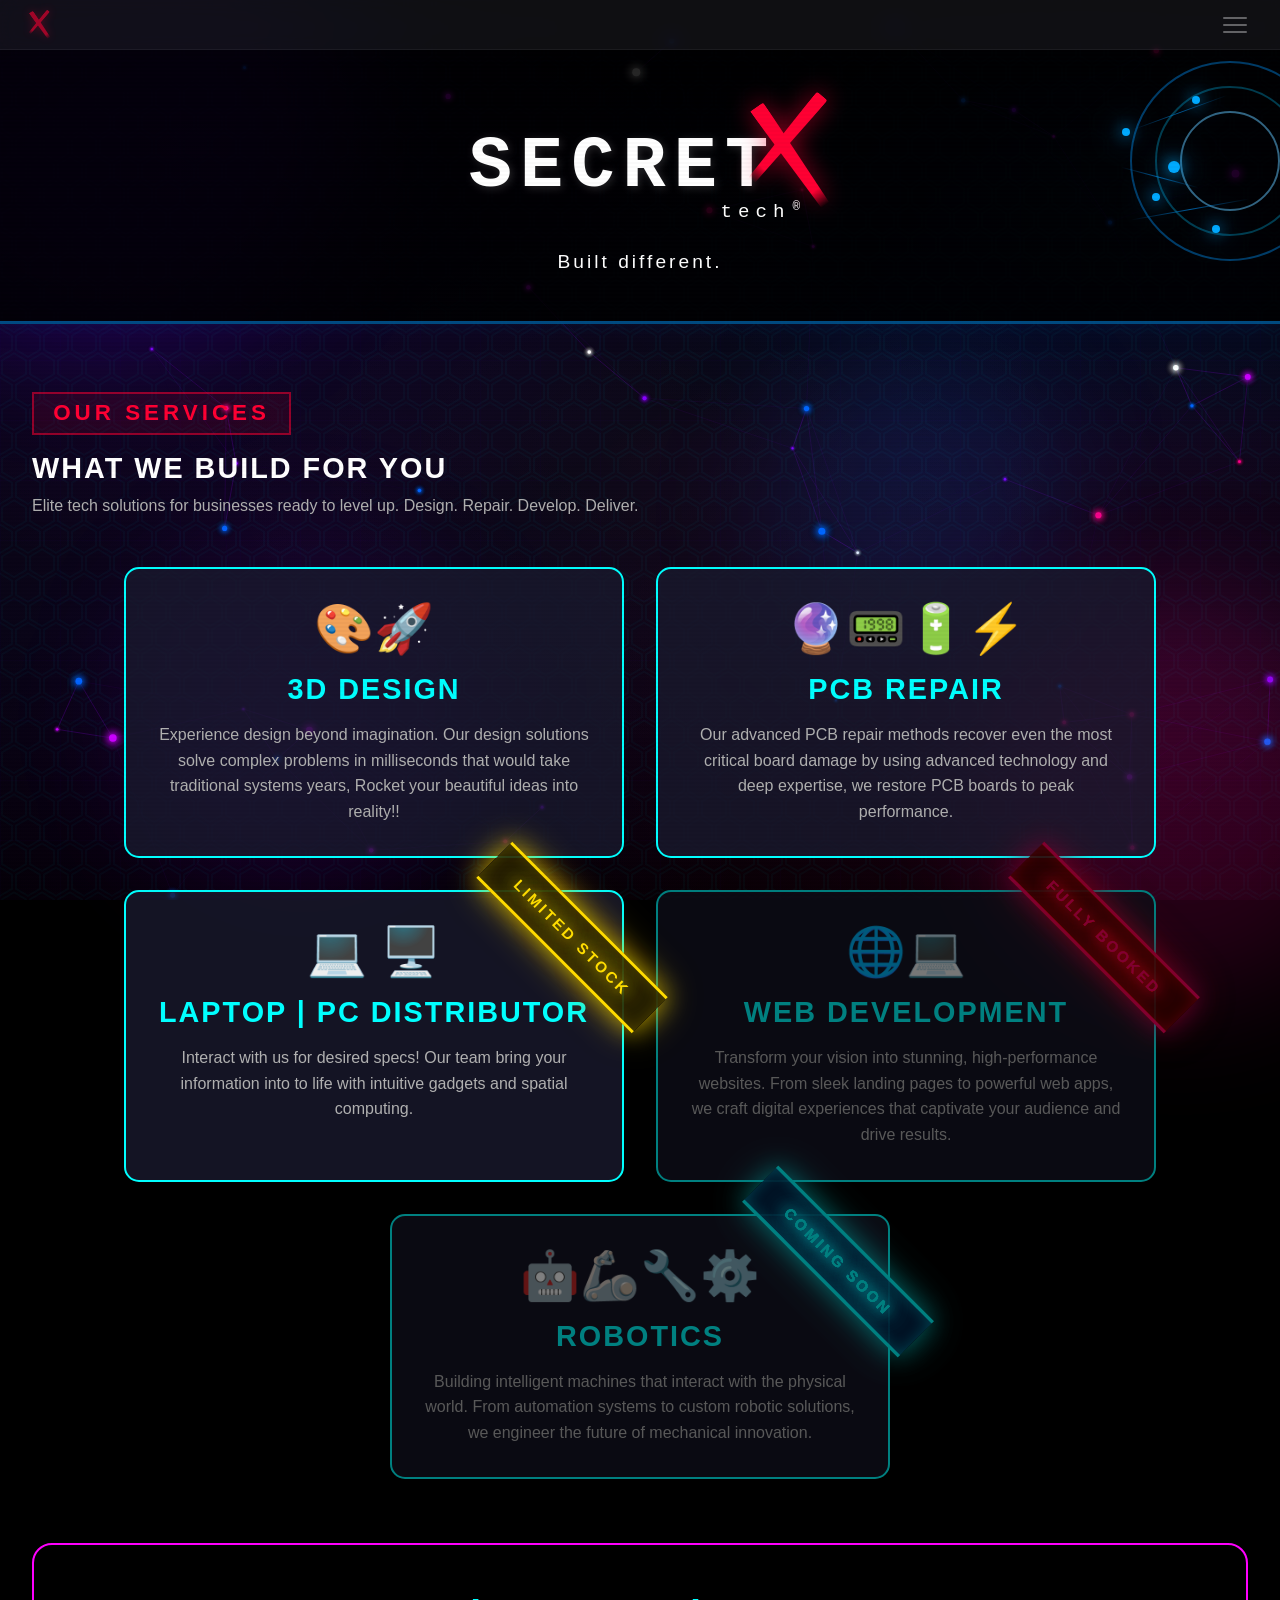
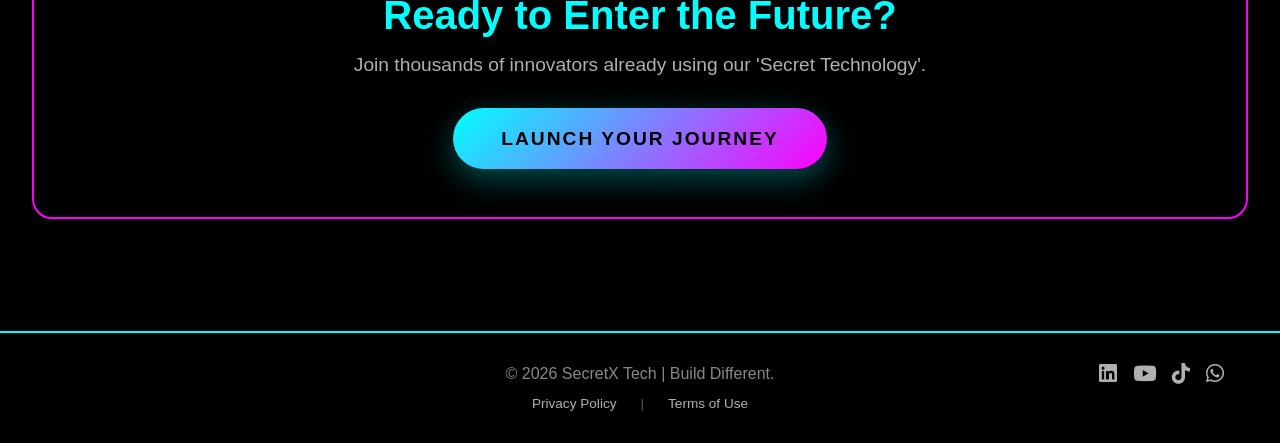
==== index.html @ a8d0662f "Update index.html updates" ====
<!DOCTYPE html>
<html lang="en">

<head>
    <meta charset="UTF-8">
    <meta name="viewport" content="width=device-width, initial-scale=1.0">
    <title>SecretX Tech - Future Technology</title>
    <link rel="icon" type="image/svg+xml" href="./static/images/favicon.svg">
    <link rel="shortcut icon" href="./static/images/favicon.svg" type="image/svg+xml">
    <link rel="apple-touch-icon" href="./static/images/favicon.svg">
    <link rel="stylesheet" href="./static/css/style.css">
    <link rel="stylesheet" href="https://cdnjs.cloudflare.com/ajax/libs/font-awesome/6.5.1/css/all.min.css">
</head>

<body>
    <div id="ai-background"></div>
    <canvas id="neural-canvas"></canvas>
    <div class="grid-overlay"></div>
    <div class="hex-pattern"></div>
    <div class="floating-particles" id="particles"></div>
    <div class="glow-orb glow-orb-1"></div>
    <div class="glow-orb glow-orb-2"></div>
    <div class="glow-orb glow-orb-3"></div>
    <div class="glow-orb glow-orb-4"></div>
    <div class="scanline"></div>

    <!-- Tech Ring Effect -->
    <div class="tech-ring" id="techRing">
        <div class="tech-ring-inner"></div>
        <div class="tech-ring-outer"></div>
        <div class="tech-ring-breath"></div>
        <div class="tech-ring-breath-2"></div>
    </div>

    <!-- Top Navigation -->
    <nav class="top-nav">
        <a href="./" class="nav-logo"></a>
        <div class="menu-icon" id="menuToggle">
            <span></span>
            <span></span>
            <span></span>
        </div>
    </nav>

    <!-- Side Menu -->
    <div class="side-menu" id="sideMenu">
        <div class="menu-corner-accent menu-corner-tl"></div>
        <div class="menu-corner-accent menu-corner-tr"></div>
        <div class="menu-corner-accent menu-corner-bl"></div>
        <div class="menu-corner-accent menu-corner-br"></div>
        <div class="menu-scan-line"></div>
        <div class="menu-header">
            <h3>MENU</h3>
            <button class="menu-close" id="menuClose">&times;</button>
        </div>
        <ul class="menu-list">
            <li><a href="./">Home</a></li>
            <li><a href="#services">Services</a></li>
            <li><a href="./contact.html">Contact Us</a></li>
            <li><a href="#about">About</a></li>
        </ul>
        <div class="menu-footer">
            <p>&copy; 2026 SecretX Tech</p>
            <p>Build Different.</p>
        </div>
    </div>
    <div class="menu-overlay" id="menuOverlay"></div>

    <header>
        <div class="ai-corner">
            <div class="ai-circle ai-circle-1"></div>
            <div class="ai-circle ai-circle-2"></div>
            <div class="ai-circle ai-circle-3"></div>
            <div class="ai-dot ai-dot-1"></div>
            <div class="ai-dot ai-dot-2"></div>
            <div class="ai-dot ai-dot-3"></div>
            <div class="ai-dot ai-dot-4"></div>
            <div class="ai-dot ai-dot-5"></div>
            <div class="ai-line ai-line-1"></div>
            <div class="ai-line ai-line-2"></div>
            <div class="ai-line ai-line-3"></div>
        </div>
        <h1>
            <div class="logo-wrapper">
                <div class="top-part">
                    <span class="letter">S</span><span class="letter">E</span><span class="letter">C</span><span
                        class="letter">R</span><span class="letter">E</span><span class="letter">T</span><span
                        class="red-x"><span></span></span>
                </div>
                <div class="tech-text">tech<span class="trademark">&reg;</span></div>
            </div>
        </h1>
        <p class="tagline">Built different.</p>
    </header>

    <div class="container">
        <div class="services-intro">
            <span class="services-label">OUR SERVICES</span>
            <h2 class="services-title">What We Build For You</h2>
            <p class="services-caption">Elite tech solutions for businesses ready to level up. Design. Repair. Develop.
                Deliver.</p>
        </div>
        <div class="grid" id="services">
            <div class="card" data-video="https://youtu.be/gkI9zUfixck" data-status="">
                <div class="card-status-overlay"></div>
                <div class="card-icon">🎨🚀</div>
                <h2>3D DESIGN </h2>
                <p>Experience design beyond imagination. Our design solutions solve complex problems in milliseconds
                    that would take traditional systems years, Rocket your beautiful ideas into reality!!</p>
            </div>

            <div class="card"
                data-video="https://drive.google.com/file/d/1Ow4Uk0Ontk2bC7GZp95fS2eUnucuraTD/view?usp=drive_link"
                data-status="">
                <div class="card-status-overlay"></div>
                <div class="card-icon">🔮📟🔋⚡</div>
                <h2>PCB Repair</h2>
                <p>Our advanced PCB repair methods recover even the most critical board damage by using advanced
                    technology and deep expertise, we restore PCB boards to peak performance.</p>
            </div>

            <div class="card" data-video="YOUR_GOOGLE_DRIVE_VIDEO_ID_3" data-status="limited-stock">
                <div class="card-status-overlay"></div>
                <div class="card-icon"> 💻 🖥️</div>
                <h2>LAPTOP | PC DISTRIBUTOR</h2>
                <p>Interact with us for desired specs! Our team bring your information into to life with intuitive
                    gadgets and spatial computing.</p>
            </div>

            <div class="card" data-video="YOUR_GOOGLE_DRIVE_VIDEO_ID_4" data-status="fully-booked">
                <div class="card-status-overlay"></div>
                <div class="card-icon">🌐💻</div>
                <h2>Web Development</h2>
                <p>Transform your vision into stunning, high-performance websites. From sleek landing pages to powerful
                    web apps, we craft digital experiences that captivate your audience and drive results.</p>
            </div>

            <div class="card" data-video="YOUR_GOOGLE_DRIVE_VIDEO_ID_5" data-status="coming-soon">
                <div class="card-status-overlay"></div>
                <div class="card-icon">🤖🦾🔧⚙️</div>
                <h2>Robotics</h2>
                <p>Building intelligent machines that interact with the physical world. From automation systems to
                    custom robotic solutions, we engineer the future of mechanical innovation.</p>
            </div>
        </div>

        <div class="cta-section pulse">
            <h2 style="font-size: 2.5rem; margin-bottom: 1rem;">Ready to Enter the Future?</h2>
            <p style="font-size: 1.2rem; color: #b0b0b0;">Join thousands of innovators already using our 'Secret
                Technology'.</p>
            <a href="./contact.html" class="cta-button">Launch Your Journey</a>
        </div>
    </div>

    <footer>
        <div style="display: flex; justify-content: center; align-items: center; position: relative; padding: 0 1rem;">
            <p style="margin: 0; text-align: center;">&copy; 2026 SecretX Tech | Build Different.</p>
            <div class="footer-socials" style="display: flex; align-items: center; gap: 1rem; font-size: 1.3rem; position: absolute; right: 1.5rem;">
                <a href="https://www.linkedin.com/company/secretx-tech" target="_blank" style="color: #b0b0b0; transition: color 0.3s;" aria-label="LinkedIn"><i class="fa-brands fa-linkedin"></i></a>
                <a href="https://www.youtube.com/@SecretXTech" target="_blank" style="color: #b0b0b0; transition: color 0.3s;" aria-label="YouTube"><i class="fa-brands fa-youtube"></i></a>
                <a href="https://www.tiktok.com/@secretxtech" target="_blank" style="color: #b0b0b0; transition: color 0.3s;" aria-label="TikTok"><i class="fa-brands fa-tiktok"></i></a>
                <!-- Replace # with your WhatsApp link e.g. https://wa.me/yourphonenumber -->
                <a href="#" target="_blank" style="color: #b0b0b0; transition: color 0.3s;" aria-label="WhatsApp"><i class="fa-brands fa-whatsapp"></i></a>
            </div>
        </div>
        <div style="display: flex; justify-content: center; gap: 1.5rem; margin-top: 0.8rem; font-size: 0.85rem;">
            <!-- Replace # with your Privacy Policy page URL e.g. ./privacy.html -->
            <a href="#" style="color: #b0b0b0; text-decoration: none; transition: color 0.3s;">Privacy Policy</a>
            <span style="color: #555;">|</span>
            <!-- Replace # with your Terms of Use page URL e.g. ./terms.html -->
            <a href="#" style="color: #b0b0b0; text-decoration: none; transition: color 0.3s;">Terms of Use</a>
        </div>
    </footer>

    <!-- 3D Pop-Out Modal -->
    <div class="modal-overlay" id="serviceModal">
        <div class="screen-breach">
            <div class="breach-ring breach-ring-1"></div>
            <div class="breach-ring breach-ring-2"></div>
            <div class="breach-ring breach-ring-3"></div>
            <div class="breach-flash"></div>
        </div>
        <div class="modal-container">
            <div class="modal-scan-line"></div>
            <div class="modal-data-stream"></div>
            <div class="modal-corner modal-corner-tl"></div>
            <div class="modal-corner modal-corner-tr"></div>
            <div class="modal-corner modal-corner-bl"></div>
            <div class="modal-corner modal-corner-br"></div>
            <div class="modal-status">
                <span class="modal-status-dot"></span>
                <span>Online</span>
            </div>
            <button class="modal-close" id="modalClose"></button>
            <div class="modal-icon" id="modalIcon"></div>
            <h2 class="modal-title" id="modalTitle"></h2>
            <p class="modal-description" id="modalDescription"></p>
            <div class="modal-buttons">
                <button class="modal-btn modal-btn-preview">Preview</button>
                <button class="modal-btn modal-btn-explore">Explore</button>
            </div>
        </div>
    </div>

    <!-- Video Player Modal -->
    <div class="video-modal-overlay" id="videoModal">
        <div class="video-modal-container">
            <button class="video-modal-close" id="videoModalClose"></button>
            <div class="video-wrapper">
                <iframe id="videoFrame" src="" frameborder="0" allow="autoplay; encrypted-media"></iframe>
            </div>
        </div>
    </div>

    <script src="./static/js/main.js"></script>
</body>

</html>
---- static/css/style.css ----
/* ==========================================
   SecretX Tech - Main Stylesheet
   ========================================== */

* {
    margin: 0;
    padding: 0;
    box-sizing: border-box;
}

/* Content Protection - Disable Selection */
body {
    -webkit-user-select: none;
    -moz-user-select: none;
    -ms-user-select: none;
    user-select: none;
}

img {
    -webkit-user-drag: none;
    -khtml-user-drag: none;
    -moz-user-drag: none;
    -o-user-drag: none;
    user-drag: none;
    pointer-events: none;
}

@import url('https://fonts.googleapis.com/css2?family=Orbitron:wght@400;700;900&display=swap');
@import url('https://fonts.googleapis.com/css2?family=Teko:wght@700&display=swap');

body {
    font-family: 'Orbitron', 'Rajdhani', 'Exo 2', sans-serif;
    background: #000000;
    color: #00ffff;
    overflow-x: hidden;
    min-height: 100vh;
}

#ai-background {
    position: fixed;
    top: 0;
    left: 0;
    width: 100%;
    height: 100%;
    z-index: -1;
    background:
        radial-gradient(ellipse at 15% 15%, rgba(100, 0, 255, 0.15) 0%, transparent 40%),
        radial-gradient(ellipse at 85% 20%, rgba(0, 100, 255, 0.12) 0%, transparent 35%),
        radial-gradient(ellipse at 80% 80%, rgba(255, 0, 150, 0.1) 0%, transparent 40%),
        radial-gradient(ellipse at 20% 85%, rgba(150, 0, 255, 0.08) 0%, transparent 35%),
        radial-gradient(ellipse at 50% 50%, rgba(255, 255, 255, 0.02) 0%, transparent 50%),
        linear-gradient(180deg, #000000 0%, #050510 30%, #0a0515 50%, #050510 70%, #000000 100%);
}

#neural-canvas {
    position: fixed;
    top: 0;
    left: 0;
    width: 100%;
    height: 100%;
    z-index: -1;
}

.grid-overlay {
    position: fixed;
    top: 0;
    left: 0;
    width: 100%;
    height: 100%;
    z-index: -1;
    background-image:
        linear-gradient(rgba(100, 0, 255, 0.02) 1px, transparent 1px),
        linear-gradient(90deg, rgba(100, 0, 255, 0.02) 1px, transparent 1px);
    background-size: 60px 60px;
    animation: gridMove 25s linear infinite;
}

@keyframes gridMove {
    0% { transform: perspective(500px) rotateX(60deg) translateY(0); }
    100% { transform: perspective(500px) rotateX(60deg) translateY(50px); }
}

.floating-particles {
    position: fixed;
    width: 100%;
    height: 100%;
    z-index: -1;
    overflow: hidden;
}

.particle {
    position: absolute;
    width: 3px;
    height: 3px;
    background: #8800ff;
    border-radius: 50%;
    box-shadow: 0 0 10px #8800ff, 0 0 20px #8800ff;
    animation: floatUp 10s linear infinite;
    opacity: 0;
}

.particle:nth-child(odd) {
    background: #ff0088;
    box-shadow: 0 0 10px #ff0088, 0 0 20px #ff0088;
}

.particle:nth-child(3n) {
    background: #0066ff;
    box-shadow: 0 0 10px #0066ff, 0 0 20px #0066ff;
}

.particle:nth-child(5n) {
    background: #ffffff;
    box-shadow: 0 0 10px #ffffff, 0 0 20px rgba(255,255,255,0.5);
}

@keyframes floatUp {
    0% { transform: translateY(100vh) scale(0); opacity: 0; }
    10% { opacity: 1; }
    90% { opacity: 1; }
    100% { transform: translateY(-100vh) scale(1); opacity: 0; }
}

.hex-pattern {
    position: fixed;
    top: 0;
    left: 0;
    width: 100%;
    height: 100%;
    z-index: -1;
    opacity: 0.03;
    background-image: url("data:image/svg+xml,%3Csvg xmlns='http://www.w3.org/2000/svg' width='28' height='49' viewBox='0 0 28 49'%3E%3Cg fill-rule='evenodd'%3E%3Cg fill='%2300ffff' fill-opacity='1'%3E%3Cpath d='M13.99 9.25l13 7.5v15l-13 7.5L1 31.75v-15l12.99-7.5zM3 17.9v12.7l10.99 6.34 11-6.35V17.9l-11-6.34L3 17.9zM0 15l12.98-7.5V0h-2v6.35L0 12.69v2.3zm0 18.5L12.98 41v8h-2v-6.85L0 35.81v-2.3zM15 0v7.5L27.99 15H28v-2.31h-.01L17 6.35V0h-2zm0 49v-8l12.99-7.5H28v2.31h-.01L17 42.15V49h-2z'/%3E%3C/g%3E%3C/g%3E%3C/svg%3E");
}

.glow-orb {
    position: fixed;
    border-radius: 50%;
    filter: blur(60px);
    z-index: -1;
    animation: orbFloat 10s ease-in-out infinite;
}

.glow-orb-1 {
    width: 500px;
    height: 500px;
    background: rgba(100, 0, 255, 0.2);
    top: -150px;
    left: -150px;
}

.glow-orb-2 {
    width: 400px;
    height: 400px;
    background: rgba(255, 0, 150, 0.15);
    bottom: -100px;
    right: -100px;
    animation-delay: -5s;
}

.glow-orb-3 {
    width: 300px;
    height: 300px;
    background: rgba(0, 100, 255, 0.12);
    top: 40%;
    left: 60%;
    animation-delay: -2.5s;
}

.glow-orb-4 {
    width: 350px;
    height: 350px;
    background: rgba(150, 0, 255, 0.1);
    top: 60%;
    left: 10%;
    animation-delay: -7s;
}

@keyframes orbFloat {
    0%, 100% { transform: translate(0, 0) scale(1); }
    25% { transform: translate(30px, -30px) scale(1.1); }
    50% { transform: translate(-20px, 20px) scale(0.9); }
    75% { transform: translate(10px, 10px) scale(1.05); }
}

.scanline {
    position: fixed;
    top: 0;
    left: 0;
    width: 100%;
    height: 100%;
    z-index: 1000;
    pointer-events: none;
    background: linear-gradient(
        transparent 50%,
        rgba(0, 0, 0, 0.02) 50%
    );
    background-size: 100% 4px;
}

/* Top navigation bar */
.top-nav {
    position: fixed;
    top: 0;
    left: 0;
    right: 0;
    height: 50px;
    background: rgba(100, 100, 120, 0.15);
    backdrop-filter: blur(10px);
    -webkit-backdrop-filter: blur(10px);
    display: flex;
    justify-content: space-between;
    align-items: center;
    padding: 0 25px;
    z-index: 1001;
    border-bottom: 1px solid rgba(255, 255, 255, 0.05);
}

.nav-logo {
    position: relative;
    width: 30px;
    height: 30px;
    filter: drop-shadow(0 0 4px rgba(255, 0, 50, 0.5));
    opacity: 0.6;
}

.nav-logo::before {
    content: '';
    position: absolute;
    top: 50%;
    left: 50%;
    width: 32px;
    height: 5px;
    background: linear-gradient(90deg, #ff0033 0%, #ff0033 85%, transparent 100%);
    transform: translate(-50%, -50%) rotate(55deg);
    border-radius: 2px 2px 2px 1px;
    clip-path: polygon(0 0, 100% 20%, 100% 80%, 0 100%);
}

.nav-logo::after {
    content: '';
    position: absolute;
    top: 40%;
    left: 45%;
    width: 30px;
    height: 4px;
    background: linear-gradient(90deg, transparent 0%, #ff0033 15%, #ff0033 100%);
    transform: translate(-50%, -50%) rotate(-50deg);
    border-radius: 1px 2px 2px 2px;
    clip-path: polygon(0 20%, 100% 0, 100% 100%, 0 80%);
}

.menu-icon {
    display: flex;
    flex-direction: column;
    gap: 5px;
    cursor: pointer;
    padding: 8px;
    opacity: 0.5;
    transition: opacity 0.3s ease;
}

.menu-icon:hover {
    opacity: 0.8;
}

.menu-icon span {
    display: block;
    width: 24px;
    height: 2px;
    background: rgba(255, 255, 255, 0.7);
    border-radius: 1px;
}

/* Side Menu */
.side-menu {
    position: fixed;
    top: 20px;
    right: -370px;
    width: 320px;
    height: calc(100vh - 40px);
    background: rgba(20, 30, 40, 0.85);
    border: 2px solid rgba(100, 150, 180, 0.4);
    border-radius: 20px;
    z-index: 9999;
    transition: right 0.4s cubic-bezier(0.68, -0.55, 0.265, 1.55);
    display: flex;
    flex-direction: column;
    box-shadow: -5px 0 20px rgba(50, 80, 100, 0.2);
    backdrop-filter: blur(15px);
    overflow: hidden;
}

.side-menu.active {
    right: 20px;
}

/* Menu Corner Accents */
.menu-corner-accent {
    position: absolute;
    width: 15px;
    height: 15px;
    border: 1px solid rgba(100, 150, 180, 0.3);
    z-index: 1;
}

.menu-corner-tl {
    top: 10px;
    left: 10px;
    border-right: none;
    border-bottom: none;
    border-radius: 5px 0 0 0;
}

.menu-corner-tr {
    top: 10px;
    right: 10px;
    border-left: none;
    border-bottom: none;
    border-radius: 0 5px 0 0;
}

.menu-corner-bl {
    bottom: 10px;
    left: 10px;
    border-right: none;
    border-top: none;
    border-radius: 0 0 0 5px;
}

.menu-corner-br {
    bottom: 10px;
    right: 10px;
    border-left: none;
    border-top: none;
    border-radius: 0 0 5px 0;
}

/* Scan Line Effect */
.menu-scan-line {
    position: absolute;
    top: 0;
    left: 0;
    width: 100%;
    height: 1px;
    background: linear-gradient(90deg, transparent, rgba(100, 150, 180, 0.3), transparent);
    animation: menuScan 5s ease-in-out infinite;
    opacity: 0.2;
}

@keyframes menuScan {
    0% { transform: translateY(0); opacity: 0; }
    50% { opacity: 0.2; }
    100% { transform: translateY(calc(100vh - 40px)); opacity: 0; }
}

.menu-overlay {
    position: fixed;
    top: 0;
    left: 0;
    width: 100%;
    height: 100%;
    background: rgba(0, 0, 0, 0.7);
    z-index: 9998;
    opacity: 0;
    visibility: hidden;
    transition: opacity 0.3s ease, visibility 0.3s ease;
}

.menu-overlay.active {
    opacity: 1;
    visibility: visible;
}

.menu-header {
    display: flex;
    justify-content: space-between;
    align-items: center;
    padding: 2rem;
    border-bottom: 1px solid rgba(100, 150, 180, 0.2);
}

.menu-header h3 {
    color: rgba(150, 180, 200, 0.9);
    font-size: 1.5rem;
    letter-spacing: 3px;
    text-shadow: 0 0 5px rgba(100, 150, 180, 0.2);
}

.menu-close {
    background: none;
    border: 1px solid rgba(100, 150, 180, 0.5);
    color: rgba(150, 180, 200, 0.8);
    font-size: 2rem;
    width: 40px;
    height: 40px;
    display: flex;
    align-items: center;
    justify-content: center;
    cursor: pointer;
    border-radius: 50%;
    transition: all 0.3s ease;
    line-height: 1;
}

.menu-close:hover {
    background: rgba(100, 150, 180, 0.2);
    color: rgba(150, 180, 200, 1);
    transform: rotate(90deg);
}

.menu-list {
    list-style: none;
    padding: 2rem 0;
    flex: 1;
}

.menu-list li {
    margin: 0;
}

.menu-list a {
    display: block;
    padding: 1.2rem 2rem;
    color: rgba(160, 180, 200, 0.8);
    text-decoration: none;
    font-size: 1.1rem;
    letter-spacing: 2px;
    text-transform: uppercase;
    border-left: 2px solid transparent;
    transition: all 0.3s ease;
    position: relative;
    overflow: hidden;
}

.menu-list a::before {
    content: '';
    position: absolute;
    top: 0;
    left: 0;
    width: 0;
    height: 100%;
    background: linear-gradient(90deg, transparent, rgba(0, 170, 255, 0.3), rgba(0, 200, 255, 0.2));
    transition: width 0.4s ease;
    z-index: -1;
}

.menu-list a::after {
    content: '';
    position: absolute;
    top: 50%;
    right: 20px;
    width: 0;
    height: 0;
    border: 3px solid transparent;
    border-left-color: transparent;
    transform: translateY(-50%);
    opacity: 0;
    transition: all 0.3s ease;
}

.menu-list a:hover {
    background: rgba(100, 150, 180, 0.1);
    border-left-color: rgba(100, 150, 180, 0.5);
    padding-left: 2.5rem;
    color: rgba(180, 200, 220, 1);
}

.menu-list a:active,
.menu-list a.active {
    background: rgba(0, 150, 255, 0.15);
    border-left-color: #00aaff;
    color: #00ccff;
    text-shadow: 0 0 8px rgba(0, 200, 255, 0.5);
    padding-left: 2.5rem;
    animation: menuItemSelect 0.5s ease;
}

.menu-list a.active::before {
    width: 100%;
}

.menu-list a.active::after {
    opacity: 1;
    border-left-color: #00ccff;
    right: 15px;
}

@keyframes menuItemSelect {
    0% {
        transform: translateX(-10px);
        opacity: 0.5;
    }
    50% {
        transform: translateX(5px);
    }
    100% {
        transform: translateX(0);
        opacity: 1;
    }
}

.menu-footer {
    padding: 2rem;
    border-top: 1px solid rgba(100, 150, 180, 0.2);
    text-align: center;
}

.menu-footer p {
    color: rgba(140, 160, 180, 0.5);
    font-size: 0.9rem;
    margin: 0.3rem 0;
}

header {
    padding: 4rem 2rem 3rem 2rem;
    text-align: center;
    background: rgba(0, 0, 0, 0.85);
    border-bottom: 3px solid rgba(0, 150, 255, 0.5);
    box-shadow:
        0 0 15px rgba(0, 60, 150, 0.15),
        0 0 30px rgba(0, 20, 80, 0.1);
    position: relative;
    overflow: hidden;
    margin-bottom: 20px;
}

.ai-corner {
    position: absolute;
    right: 0;
    top: 0;
    width: 350px;
    height: 100%;
    pointer-events: none;
    overflow: hidden;
}

.ai-circle {
    position: absolute;
    border: 2px solid rgba(0, 150, 255, 0.3);
    border-radius: 50%;
    animation: aiPulse 3s ease-in-out infinite;
}

.ai-circle-1 {
    width: 200px;
    height: 200px;
    right: -50px;
    top: 50%;
    transform: translateY(-50%);
    border-color: rgba(0, 150, 255, 0.4);
}

.ai-circle-2 {
    width: 150px;
    height: 150px;
    right: -25px;
    top: 50%;
    transform: translateY(-50%);
    border-color: rgba(0, 200, 255, 0.3);
    animation-delay: -1s;
}

.ai-circle-3 {
    width: 100px;
    height: 100px;
    right: 0;
    top: 50%;
    transform: translateY(-50%);
    border-color: rgba(100, 200, 255, 0.5);
    animation-delay: -2s;
}

.ai-dot {
    position: absolute;
    width: 8px;
    height: 8px;
    background: #00aaff;
    border-radius: 50%;
    box-shadow: 0 0 15px #00aaff, 0 0 30px #00aaff;
    animation: aiDotFloat 4s ease-in-out infinite;
}

.ai-dot-1 { right: 80px; top: 30%; animation-delay: 0s; }
.ai-dot-2 { right: 120px; top: 60%; animation-delay: -1s; }
.ai-dot-3 { right: 60px; top: 70%; animation-delay: -2s; }
.ai-dot-4 { right: 150px; top: 40%; animation-delay: -0.5s; }
.ai-dot-5 { right: 100px; top: 50%; animation-delay: -1.5s; width: 12px; height: 12px; }

.ai-line {
    position: absolute;
    height: 1px;
    background: linear-gradient(90deg, transparent, rgba(0, 150, 255, 0.6), transparent);
    animation: aiLineMove 3s ease-in-out infinite;
}

.ai-line-1 { width: 100px; right: 50px; top: 35%; transform: rotate(-20deg); }
.ai-line-2 { width: 80px; right: 80px; top: 55%; transform: rotate(15deg); animation-delay: -1s; }
.ai-line-3 { width: 120px; right: 30px; top: 65%; transform: rotate(-10deg); animation-delay: -2s; }

@keyframes aiPulse {
    0%, 100% { transform: translateY(-50%) scale(1); opacity: 0.5; }
    50% { transform: translateY(-50%) scale(1.1); opacity: 1; }
}

@keyframes aiDotFloat {
    0%, 100% { transform: translateY(0); opacity: 0.7; }
    50% { transform: translateY(-10px); opacity: 1; }
}

@keyframes aiLineMove {
    0%, 100% { opacity: 0.3; }
    50% { opacity: 0.8; }
}

h1 {
    font-family: 'Courier New', Courier, monospace;
    font-size: 4.5rem;
    font-weight: 700;
    text-transform: uppercase;
    letter-spacing: 8px;
    color: #ffffff;
    display: flex;
    align-items: flex-end;
    justify-content: center;
    position: relative;
    padding: 2rem 0;
    text-shadow: 2px 2px 8px rgba(255, 255, 255, 0.15);
}

h1 .logo-wrapper {
    display: inline-block;
    position: relative;
    line-height: 1;
    cursor: pointer;
}

.tech-ring {
    position: fixed;
    pointer-events: none;
    z-index: 9999;
    opacity: 0;
    transition: opacity 0.3s ease;
}

.tech-ring.active {
    opacity: 1;
}

.tech-ring-inner {
    position: absolute;
    top: 50%;
    left: 50%;
    width: 80px;
    height: 80px;
    border: 2px solid transparent;
    border-top-color: rgba(0, 200, 255, 0.7);
    border-right-color: rgba(255, 0, 100, 0.5);
    border-radius: 50%;
    transform: translate(-50%, -50%);
    animation: techRingSpin1 2s linear infinite;
}

.tech-ring-outer {
    position: absolute;
    top: 50%;
    left: 50%;
    width: 110px;
    height: 110px;
    border: 1px dashed transparent;
    border-top-color: rgba(150, 0, 255, 0.6);
    border-bottom-color: rgba(0, 150, 255, 0.4);
    border-radius: 50%;
    transform: translate(-50%, -50%);
    animation: techRingSpin2 3s linear infinite reverse;
}

.tech-ring-breath {
    position: absolute;
    top: 50%;
    left: 50%;
    width: 40px;
    height: 40px;
    border: 2px solid rgba(0, 200, 255, 0.6);
    border-radius: 50%;
    transform: translate(-50%, -50%);
    animation: breathe 1.5s ease-in-out infinite;
}

.tech-ring-breath-2 {
    position: absolute;
    top: 50%;
    left: 50%;
    width: 40px;
    height: 40px;
    border: 2px solid rgba(255, 0, 100, 0.4);
    border-radius: 50%;
    transform: translate(-50%, -50%);
    animation: breathe 1.5s ease-in-out infinite 0.75s;
}

@keyframes breathe {
    0% {
        transform: translate(-50%, -50%) scale(0.5);
        opacity: 0.8;
    }
    50% {
        transform: translate(-50%, -50%) scale(2);
        opacity: 0.3;
    }
    100% {
        transform: translate(-50%, -50%) scale(2.5);
        opacity: 0;
    }
}

@keyframes techRingSpin1 {
    0% { transform: translate(-50%, -50%) rotate(0deg); }
    100% { transform: translate(-50%, -50%) rotate(360deg); }
}

@keyframes techRingSpin2 {
    0% { transform: translate(-50%, -50%) rotate(0deg); }
    100% { transform: translate(-50%, -50%) rotate(360deg); }
}

h1 .top-part {
    display: flex;
    align-items: baseline;
    position: relative;
}

h1 .letter {
    display: inline-block;
    transition: all 0.3s ease;
}

h1 .letter:hover {
    animation: letterDisappear 0.5s ease-in-out;
}

@keyframes letterDisappear {
    0% {
        opacity: 1;
    }
    50% {
        opacity: 0;
    }
    100% {
        opacity: 1;
    }
}

h1 .red-x {
    position: relative;
    width: 80px;
    height: 90px;
    margin: 0 -20px 0 -25px;
    z-index: 10;
    animation: xBlink 5s ease-in-out infinite;
    filter: drop-shadow(0 0 12px rgba(255, 0, 50, 0.6));
    display: inline-block;
    vertical-align: bottom;
    top: 15px;
}

/* Long stroke - main diagonal (samurai sword) */
h1 .red-x::before {
    content: '';
    position: absolute;
    top: 50%;
    left: 50%;
    width: 120px;
    height: 16px;
    background: linear-gradient(90deg, #ff0033 0%, #ff0033 85%, transparent 100%);
    transform: translate(-50%, -50%) rotate(55deg);
    border-radius: 3px 3px 3px 1px;
    clip-path: polygon(0 0, 100% 20%, 100% 80%, 0 100%);
}

/* Short stroke - crossing (samurai sword sharp) */
h1 .red-x::after {
    content: '';
    position: absolute;
    top: 30%;
    left: 45%;
    width: 110px;
    height: 14px;
    background: linear-gradient(90deg, transparent 0%, #ff0033 15%, #ff0033 100%);
    transform: translate(-50%, -50%) rotate(-50deg);
    border-radius: 1px 3px 3px 3px;
    clip-path: polygon(0 20%, 100% 0, 100% 100%, 0 80%);
}

h1 .red-x span {
    display: block;
    position: absolute;
    top: 50%;
    left: -60px;
    width: 200px;
    height: 2px;
    background: linear-gradient(90deg, transparent, #ffffff, #ff0000, #ffffff, transparent);
    transform: rotate(-20deg);
    animation: slashLine 8s ease-in-out infinite;
    opacity: 0;
}

@keyframes slashLine {
    0% { opacity: 0; transform: rotate(-20deg) translateX(-30px); }
    40% { opacity: 0.7; }
    60% { opacity: 0.7; }
    100% { opacity: 0; transform: rotate(-20deg) translateX(30px); }
}

@keyframes xBlink {
    0%, 50% {
        filter: drop-shadow(0 0 15px rgba(255, 0, 50, 0.8)) drop-shadow(0 0 30px rgba(255, 0, 50, 0.4));
        opacity: 1;
    }
    70%, 85% {
        filter: drop-shadow(0 0 5px rgba(255, 0, 50, 0.4));
        opacity: 0.5;
    }
    100% {
        filter: drop-shadow(0 0 15px rgba(255, 0, 50, 0.8)) drop-shadow(0 0 30px rgba(255, 0, 50, 0.4));
        opacity: 1;
    }
}

h1 .tech-text {
    font-size: 1.2rem;
    font-weight: 400;
    position: absolute;
    bottom: -20px;
    right: 5px;
    letter-spacing: 6px;
    font-family: 'Courier New', Courier, monospace;
    text-transform: lowercase;
    text-shadow: 1px 1px 0 rgba(0, 0, 0, 0.9);
}

h1 .trademark {
    font-size: 0.8rem;
    vertical-align: super;
    margin-left: 2px;
}

@keyframes redGlow {
    0%, 100% {
        text-shadow: 0 0 30px rgba(255, 0, 0, 0.9),
                     0 0 60px rgba(255, 0, 0, 0.7),
                     0 0 90px rgba(255, 0, 0, 0.5);
    }
    50% {
        text-shadow: 0 0 40px rgba(255, 0, 0, 1),
                     0 0 80px rgba(255, 0, 0, 0.9),
                     0 0 120px rgba(255, 0, 0, 0.7);
    }
}

@keyframes glow {
    0%, 100% {
        text-shadow: 0 0 20px rgba(0, 255, 255, 0.5),
                     0 0 40px rgba(0, 255, 255, 0.3);
    }
    50% {
        text-shadow: 0 0 30px rgba(255, 0, 255, 0.7),
                     0 0 60px rgba(255, 0, 255, 0.5);
    }
}

.tagline {
    font-size: 1.2rem;
    margin-top: 1rem;
    color: #ffffff;
    letter-spacing: 3px;
}

.container {
    max-width: 1400px;
    margin: 0 auto;
    padding: 3rem 2rem;
}

/* Services Intro Section */
.services-intro {
    margin-bottom: 2rem;
    max-width: 700px;
}

.services-label {
    display: inline-block;
    font-size: 1.4rem;
    font-weight: 700;
    color: #ff0033;
    letter-spacing: 4px;
    text-transform: uppercase;
    margin-bottom: 1rem;
    padding: 0.4rem 1.2rem;
    border: 2px solid rgba(255, 0, 51, 0.5);
    background: rgba(255, 0, 51, 0.1);
    text-align: left;
}

.services-title {
    font-size: 1.8rem;
    font-weight: 600;
    color: #ffffff;
    margin-bottom: 0.5rem;
    line-height: 1.2;
    text-transform: uppercase;
    letter-spacing: 2px;
}

.services-caption {
    font-size: 1rem;
    font-weight: 400;
    color: #b0b0b0;
    line-height: 1.6;
}

.grid {
    display: flex;
    flex-wrap: wrap;
    gap: 2rem;
    margin-top: 3rem;
    justify-content: center;
}

.grid .card {
    flex: 0 1 500px;
    max-width: 600px;
}

.card {
    background: rgba(26, 26, 46, 0.8);
    border: 2px solid #00ffff;
    border-radius: 15px;
    padding: 2rem;
    transition: all 0.3s ease;
    position: relative;
    overflow: hidden;
    text-align: center;
}

.card::before {
    display: none;
}

.card:hover::before {
    display: none;
}

.card:hover {
    transform: translateY(-10px) scale(1.02);
    border-color: #00ffff;
    box-shadow: 0 0 30px rgba(0, 255, 255, 0.6), 0 0 60px rgba(0, 255, 255, 0.4), 0 0 90px rgba(0, 255, 255, 0.2);
}

.card-icon {
    font-size: 3rem;
    margin-bottom: 1rem;
}

.card h2 {
    color: #00ffff;
    margin-bottom: 1rem;
    font-size: 1.8rem;
    text-transform: uppercase;
    letter-spacing: 2px;
}

.card p {
    color: #b0b0b0;
    line-height: 1.6;
}

/* ==========================================
   Card Status Overlays - Corner Ribbon Style
   ========================================== */
.card-status-overlay {
    display: none;
}

/* Cards with status need overflow visible for ribbon */
.card[data-status="coming-soon"],
.card[data-status="fully-booked"],
.card[data-status="not-available"],
.card[data-status="limited-stock"] {
    overflow: visible;
}

/* Base ribbon style for all statuses */
.card[data-status="coming-soon"] .card-status-overlay,
.card[data-status="fully-booked"] .card-status-overlay,
.card[data-status="not-available"] .card-status-overlay,
.card[data-status="limited-stock"] .card-status-overlay {
    display: block;
    position: absolute;
    top: -15px;
    right: -15px;
    width: 180px;
    height: 180px;
    overflow: visible;
    z-index: 10;
    pointer-events: none;
}

.card[data-status="coming-soon"] .card-status-overlay::after,
.card[data-status="fully-booked"] .card-status-overlay::after,
.card[data-status="not-available"] .card-status-overlay::after,
.card[data-status="limited-stock"] .card-status-overlay::after {
    position: absolute;
    top: 35px;
    right: -45px;
    width: 220px;
    text-align: center;
    font-size: 0.95rem;
    font-weight: bold;
    letter-spacing: 3px;
    padding: 14px 0;
    transform: rotate(45deg);
    text-transform: uppercase;
    border-top: 3px solid;
    border-bottom: 3px solid;
}

/* Coming Soon - Cyan (darkened card) */
.card[data-status="coming-soon"] {
    pointer-events: none;
    filter: brightness(0.5);
}

.card[data-status="coming-soon"] .card-status-overlay::after {
    content: 'COMING SOON';
    background: rgba(0, 20, 40, 0.9);
    color: #00ffff;
    border-color: #00ffff;
    text-shadow: 0 0 15px #00ffff, 0 0 30px #00ffff, 0 0 45px rgba(0, 255, 255, 0.5);
    box-shadow: 0 0 25px rgba(0, 255, 255, 0.6), 0 0 40px rgba(0, 255, 255, 0.4), inset 0 0 15px rgba(0, 255, 255, 0.2);
    filter: brightness(2) !important;
}

/* Fully Booked - Orange (darkened card) */
.card[data-status="fully-booked"] {
    pointer-events: none;
    filter: brightness(0.5);
}

.card[data-status="fully-booked"] .card-status-overlay::after {
    content: 'FULLY BOOKED';
    background: rgba(40, 0, 0, 0.9);
    color: #ff0033;
    border-color: #ff0033;
    text-shadow: 0 0 15px #ff0033, 0 0 30px #ff0033, 0 0 45px rgba(255, 0, 51, 0.5);
    box-shadow: 0 0 25px rgba(255, 0, 51, 0.6), 0 0 40px rgba(255, 0, 51, 0.4), inset 0 0 15px rgba(255, 0, 51, 0.2);
    filter: brightness(2) !important;
}

/* Not Available - Red (darkened card) */
.card[data-status="not-available"] {
    pointer-events: none;
    filter: brightness(0.5);
}

.card[data-status="not-available"] .card-status-overlay::after {
    content: 'NOT AVAILABLE';
    background: rgba(40, 0, 0, 0.9);
    color: #ff3333;
    border-color: #ff3333;
    text-shadow: 0 0 15px #ff3333, 0 0 30px #ff3333, 0 0 45px rgba(255, 51, 51, 0.5);
    box-shadow: 0 0 25px rgba(255, 51, 51, 0.6), 0 0 40px rgba(255, 51, 51, 0.4), inset 0 0 15px rgba(255, 51, 51, 0.2);
    filter: brightness(2) !important;
}

/* Limited Stock - Yellow/Gold (still clickable) */
.card[data-status="limited-stock"] .card-status-overlay::after {
    content: 'LIMITED STOCK';
    background: rgba(40, 35, 0, 0.9);
    color: #ffdd00;
    border-color: #ffdd00;
    text-shadow: 0 0 15px #ffdd00, 0 0 30px #ffdd00, 0 0 45px rgba(255, 221, 0, 0.5);
    box-shadow: 0 0 25px rgba(255, 221, 0, 0.6), 0 0 40px rgba(255, 221, 0, 0.4), inset 0 0 15px rgba(255, 221, 0, 0.2);
}

.cta-section {
    text-align: center;
    margin-top: 4rem;
    padding: 3rem;
    background: rgba(0, 0, 0, 0.65);
    border-radius: 20px;
    border: 2px solid #ff00ff;
}

.cta-button {
    display: inline-block;
    padding: 1.2rem 3rem;
    margin-top: 2rem;
    background: linear-gradient(135deg, #00ffff, #ff00ff);
    color: #000;
    text-decoration: none;
    font-weight: bold;
    font-size: 1.2rem;
    border-radius: 50px;
    text-transform: uppercase;
    letter-spacing: 2px;
    transition: all 0.3s;
    box-shadow: 0 10px 30px rgba(0, 255, 255, 0.3);
}

.cta-button:hover {
    transform: scale(1.1);
    box-shadow: 0 15px 50px rgba(255, 0, 255, 0.5);
}

.pulse {
    animation: pulse 2s infinite;
}

@keyframes pulse {
    0%, 100% { transform: scale(1); }
    50% { transform: scale(1.05); }
}

footer {
    text-align: center;
    padding: 2rem;
    margin-top: 4rem;
    border-top: 2px solid #00ffff;
    color: #888;
    background: rgba(0, 0, 0, 0.7);
}

/* 3D Pop-Out Modal - Lightweight Smooth Effect */
.modal-overlay {
    position: fixed;
    top: 0;
    left: 0;
    width: 100%;
    height: 100%;
    background: rgba(0, 0, 0, 0);
    z-index: 2000;
    display: flex;
    justify-content: center;
    align-items: center;
    opacity: 0;
    visibility: hidden;
    transition: background 0.3s ease-out, opacity 0.3s ease-out;
}

.modal-overlay.active {
    opacity: 1;
    visibility: visible;
    background: rgba(0, 5, 15, 0.85);
}

/* Click origin point indicator - lightweight */
.click-origin {
    position: fixed;
    width: 20px;
    height: 20px;
    border: 2px solid rgba(0, 255, 255, 0.8);
    border-radius: 50%;
    pointer-events: none;
    z-index: 2001;
    transform: translate(-50%, -50%) scale(0);
    opacity: 0;
}

.click-origin.active {
    animation: clickExpand 0.4s ease-out forwards;
}

@keyframes clickExpand {
    0% { transform: translate(-50%, -50%) scale(0); opacity: 1; }
    100% { transform: translate(-50%, -50%) scale(3); opacity: 0; }
}

/* Energy beam - disabled for performance */
.energy-beam {
    display: none;
}

.modal-container {
    position: fixed;
    width: 95%;
    max-width: 850px;
    min-height: 500px;
    background: rgba(0, 8, 20, 0.95);
    border: 2px solid rgba(0, 255, 255, 0.6);
    border-radius: 3px;
    padding: 4rem 3.5rem;
    left: 50%;
    top: 50%;
    transform: translate(calc(-50% + var(--start-x, 0px)), calc(-50% + var(--start-y, 0px))) scale(0);
    opacity: 0;
    box-shadow: 0 0 40px rgba(0, 255, 255, 0.3);
    z-index: 2003;
    overflow: hidden;
    transition: transform 0.4s cubic-bezier(0.22, 1, 0.36, 1), opacity 0.4s cubic-bezier(0.22, 1, 0.36, 1);
}

.modal-overlay.active .modal-container {
    transform: translate(-50%, -50%) scale(1);
    opacity: 1;
}

@keyframes hologramIdle {
    0%, 100% {
        transform: translateY(0) rotateX(0deg) rotateY(0deg);
        box-shadow:
            0 0 60px rgba(0, 255, 255, 0.2),
            0 0 120px rgba(0, 255, 255, 0.1),
            inset 0 0 60px rgba(0, 255, 255, 0.03);
    }
    50% {
        transform: translateY(-8px) rotateX(0.5deg) rotateY(0.5deg);
        box-shadow:
            0 0 80px rgba(0, 255, 255, 0.25),
            0 0 150px rgba(0, 255, 255, 0.15),
            inset 0 0 80px rgba(0, 255, 255, 0.05);
    }
}

/* ==========================================
   Screen Breach Effect - Lightweight Single Ring
   ========================================== */
.screen-breach {
    position: fixed;
    top: 50%;
    left: 50%;
    transform: translate(-50%, -50%);
    width: 200px;
    height: 200px;
    pointer-events: none;
    z-index: 2001;
}

.breach-ring {
    position: absolute;
    top: 50%;
    left: 50%;
    border-radius: 50%;
    border: 2px solid rgba(0, 255, 255, 0.6);
    transform: translate(-50%, -50%) scale(0);
    opacity: 0;
}

.breach-ring-1 {
    width: 80px;
    height: 80px;
    border-color: rgba(0, 255, 255, 0.8);
}

.breach-ring-2 {
    width: 150px;
    height: 150px;
    border-color: rgba(0, 200, 255, 0.6);
}

.breach-ring-3 {
    width: 250px;
    height: 250px;
    border-color: rgba(100, 0, 255, 0.4);
}

.modal-overlay.active .breach-ring-1 {
    animation: breachExpand 0.4s ease-out forwards;
}

.modal-overlay.active .breach-ring-2 {
    animation: breachExpand 0.5s ease-out 0.05s forwards;
}

.modal-overlay.active .breach-ring-3 {
    animation: breachExpand 0.6s ease-out 0.1s forwards;
}

@keyframes breachExpand {
    0% { transform: translate(-50%, -50%) scale(0); opacity: 1; }
    100% { transform: translate(-50%, -50%) scale(3); opacity: 0; }
}

/* Breach flash - bright burst */
.breach-flash {
    position: absolute;
    top: 50%;
    left: 50%;
    width: 50px;
    height: 50px;
    background: radial-gradient(circle, #ffffff 0%, #00ffff 30%, transparent 70%);
    border-radius: 50%;
    transform: translate(-50%, -50%) scale(0);
    opacity: 0;
}

.modal-overlay.active .breach-flash {
    animation: breachFlash 0.4s ease-out forwards;
}

@keyframes breachFlash {
    0% { transform: translate(-50%, -50%) scale(0); opacity: 1; }
    100% { transform: translate(-50%, -50%) scale(6); opacity: 0; }
}


/* Bottom projection base */
.hologram-lines {
    position: absolute;
    top: 100%;
    left: 50%;
    transform: translateX(-50%);
    width: 120%;
    height: 150px;
    background: linear-gradient(
        to bottom,
        rgba(0, 255, 255, 0.2) 0%,
        rgba(0, 255, 255, 0.08) 20%,
        rgba(0, 255, 255, 0.02) 50%,
        transparent 100%
    );
    clip-path: polygon(15% 0%, 85% 0%, 100% 100%, 0% 100%);
    pointer-events: none;
    opacity: 0;
    transition: opacity 0.8s ease 0.8s;
}

.modal-overlay.active .hologram-lines {
    opacity: 1;
}

/* Hologram scan lines overlay */
.modal-container::before {
    content: '';
    position: absolute;
    top: 0;
    left: 0;
    right: 0;
    bottom: 0;
    background: repeating-linear-gradient(
        0deg,
        transparent,
        transparent 2px,
        rgba(0, 255, 255, 0.015) 2px,
        rgba(0, 255, 255, 0.015) 4px
    );
    pointer-events: none;
    border-radius: 3px;
}

/* Glowing border effect - static for performance */
.modal-container::after {
    content: '';
    position: absolute;
    top: -1px;
    left: -1px;
    right: -1px;
    bottom: -1px;
    border: 1px solid rgba(0, 255, 255, 0.3);
    border-radius: 3px;
    pointer-events: none;
}

/* Corner markers - simplified */
.modal-corner {
    position: absolute;
    width: 20px;
    height: 20px;
    opacity: 0;
    transition: opacity 0.3s ease;
}

.modal-overlay.active .modal-corner {
    opacity: 1;
}

.modal-corner::before,
.modal-corner::after {
    content: '';
    position: absolute;
    background: #00ffff;
}

.modal-corner::before {
    width: 100%;
    height: 2px;
}

.modal-corner::after {
    width: 2px;
    height: 100%;
}

.modal-corner-tl { top: -1px; left: -1px; }
.modal-corner-tl::before { top: 0; left: 0; }
.modal-corner-tl::after { top: 0; left: 0; }

.modal-corner-tr { top: -1px; right: -1px; }
.modal-corner-tr::before { top: 0; right: 0; }
.modal-corner-tr::after { top: 0; right: 0; }

.modal-corner-bl { bottom: -1px; left: -1px; }
.modal-corner-bl::before { bottom: 0; left: 0; }
.modal-corner-bl::after { bottom: 0; left: 0; }

.modal-corner-br { bottom: -1px; right: -1px; }
.modal-corner-br::before { bottom: 0; right: 0; }
.modal-corner-br::after { bottom: 0; right: 0; }

/* Scanning line */
.modal-scan-line {
    position: absolute;
    top: 0;
    left: 0;
    width: 100%;
    height: 2px;
    background: linear-gradient(90deg,
        transparent 0%,
        rgba(0, 255, 255, 0.4) 20%,
        rgba(255, 255, 255, 0.9) 50%,
        rgba(0, 255, 255, 0.4) 80%,
        transparent 100%);
    opacity: 0;
    box-shadow: 0 0 15px rgba(0, 255, 255, 0.6);
}

.modal-overlay.active .modal-scan-line {
    animation: scanReveal 2.5s ease-in-out infinite;
    animation-delay: 0.6s;
}

@keyframes scanReveal {
    0% { top: 0; opacity: 0; }
    10% { opacity: 1; }
    90% { opacity: 1; }
    100% { top: 100%; opacity: 0; }
}

/* Data stream */
.modal-data-stream {
    position: absolute;
    top: 0;
    left: 0;
    width: 100%;
    height: 100%;
    overflow: hidden;
    pointer-events: none;
    opacity: 0;
    border-radius: 3px;
    transition: opacity 0.4s ease 0.5s;
}

.modal-overlay.active .modal-data-stream {
    opacity: 0.1;
}

.modal-data-stream::before {
    content: '◈ SYSTEM ACTIVE ◈ DATA STREAM ◈';
    position: absolute;
    top: 10px;
    left: 0;
    font-family: 'Courier New', monospace;
    font-size: 9px;
    color: #00ffff;
    white-space: nowrap;
    animation: dataFlow 12s linear infinite;
    letter-spacing: 3px;
    text-transform: uppercase;
}

@keyframes dataFlow {
    0% { transform: translateX(100%); }
    100% { transform: translateX(-100%); }
}

/* Modal content - instant show with container */
.modal-icon,
.modal-title,
.modal-description,
.modal-buttons {
    opacity: 0;
    transform: translateY(15px);
    transition: opacity 0.25s ease, transform 0.25s ease;
}

.modal-overlay.active .modal-icon {
    opacity: 1;
    transform: translateY(0);
    transition-delay: 0.25s;
}

.modal-overlay.active .modal-title {
    opacity: 1;
    transform: translateY(0);
    transition-delay: 0.3s;
}

.modal-overlay.active .modal-description {
    opacity: 1;
    transform: translateY(0);
    transition-delay: 0.35s;
}

.modal-overlay.active .modal-buttons {
    opacity: 1;
    transform: translateY(0);
    transition-delay: 0.4s;
}

/* Closing animation - fast and smooth */
.modal-overlay.closing {
    background: rgba(0, 0, 0, 0);
    transition: background 0.3s ease;
}

.modal-overlay.closing .modal-container {
    transform: translate(calc(-50% + var(--start-x, 0px)), calc(-50% + var(--start-y, 0px))) scale(0);
    opacity: 0;
    transition: transform 0.3s cubic-bezier(0.55, 0, 1, 0.45), opacity 0.3s ease;
}

.modal-overlay.closing .screen-breach {
    opacity: 0;
}

.modal-overlay.closing .modal-corner {
    opacity: 0;
    transition: opacity 0.15s ease;
}

.modal-overlay.closing .modal-icon,
.modal-overlay.closing .modal-title,
.modal-overlay.closing .modal-description,
.modal-overlay.closing .modal-buttons {
    opacity: 0;
    transition: opacity 0.15s ease;
}

.modal-close {
    position: absolute;
    top: 12px;
    right: 12px;
    width: 36px;
    height: 36px;
    background: rgba(0, 255, 255, 0.05);
    border: 1px solid rgba(0, 255, 255, 0.4);
    border-radius: 2px;
    cursor: pointer;
    display: flex;
    justify-content: center;
    align-items: center;
    transition: all 0.4s ease;
    backdrop-filter: blur(5px);
    z-index: 100;
}

.modal-close::before,
.modal-close::after {
    content: '';
    position: absolute;
    width: 16px;
    height: 1px;
    background: rgba(0, 255, 255, 0.8);
    transition: all 0.3s ease;
}

.modal-close::before {
    transform: rotate(45deg);
}

.modal-close::after {
    transform: rotate(-45deg);
}

.modal-close:hover {
    background: rgba(0, 255, 255, 0.15);
    border-color: #00ffff;
    box-shadow: 0 0 20px rgba(0, 255, 255, 0.4);
}

.modal-close:hover::before,
.modal-close:hover::after {
    background: #00ffff;
    box-shadow: 0 0 10px #00ffff;
}

.modal-icon {
    font-size: 5.5rem;
    text-align: center;
    margin-bottom: 2rem;
    margin-top: 1rem;
}

.modal-title {
    font-family: 'Courier New', Courier, monospace;
    font-size: 2rem;
    color: rgba(0, 255, 255, 0.95);
    text-align: center;
    text-transform: uppercase;
    letter-spacing: 10px;
    margin-bottom: 1.5rem;
    text-shadow:
        0 0 15px rgba(0, 255, 255, 0.6),
        0 0 40px rgba(0, 255, 255, 0.3);
    position: relative;
}

.modal-title::after {
    content: '';
    display: block;
    width: 50%;
    height: 1px;
    background: linear-gradient(90deg,
        transparent,
        rgba(0, 255, 255, 0.6),
        transparent);
    margin: 1rem auto 0;
}

.modal-description {
    color: rgba(200, 220, 255, 0.85);
    text-align: center;
    line-height: 2;
    margin-bottom: 2.5rem;
    font-size: 1.1rem;
    padding: 0 3rem;
    max-width: 700px;
    margin-left: auto;
    margin-right: auto;
}

.modal-buttons {
    display: flex;
    gap: 1.5rem;
    justify-content: center;
}

.modal-btn {
    position: relative;
    padding: 1.1rem 2.5rem;
    font-family: 'Courier New', Courier, monospace;
    font-size: 0.95rem;
    font-weight: bold;
    text-transform: uppercase;
    letter-spacing: 4px;
    border: none;
    cursor: pointer;
    overflow: hidden;
    transition: all 0.4s cubic-bezier(0.23, 1, 0.32, 1);
    border-radius: 2px;
}

.modal-btn-preview {
    background: rgba(0, 255, 255, 0.05);
    border: 1px solid rgba(0, 255, 255, 0.4);
    color: rgba(0, 255, 255, 0.9);
    backdrop-filter: blur(5px);
}

.modal-btn-preview::before {
    content: '';
    position: absolute;
    top: 0;
    left: -100%;
    width: 100%;
    height: 100%;
    background: linear-gradient(90deg, transparent, rgba(0, 255, 255, 0.2), transparent);
    transition: left 0.6s ease;
}

.modal-btn-preview:hover::before {
    left: 100%;
}

.modal-btn-preview:hover {
    background: rgba(0, 255, 255, 0.1);
    border-color: #00ffff;
    box-shadow:
        0 0 20px rgba(0, 255, 255, 0.3),
        inset 0 0 20px rgba(0, 255, 255, 0.05);
    text-shadow: 0 0 10px #00ffff;
    transform: translateY(-2px);
}

.modal-btn-explore {
    background: linear-gradient(135deg,
        rgba(0, 255, 255, 0.3) 0%,
        rgba(0, 150, 255, 0.4) 50%,
        rgba(150, 0, 255, 0.3) 100%);
    border: 1px solid rgba(0, 255, 255, 0.5);
    color: #ffffff;
    backdrop-filter: blur(5px);
}

.modal-btn-explore::before {
    content: '';
    position: absolute;
    top: 0;
    left: -100%;
    width: 100%;
    height: 100%;
    background: linear-gradient(90deg, transparent, rgba(255, 255, 255, 0.3), transparent);
    transition: left 0.6s ease;
}

.modal-btn-explore:hover::before {
    left: 100%;
}

.modal-btn-explore:hover {
    transform: translateY(-2px);
    box-shadow:
        0 0 30px rgba(0, 255, 255, 0.4),
        0 0 50px rgba(150, 0, 255, 0.3);
    border-color: #00ffff;
}

/* Status indicator */
.modal-status {
    position: absolute;
    top: 15px;
    left: 15px;
    display: flex;
    align-items: center;
    gap: 8px;
    font-family: 'Courier New', monospace;
    font-size: 0.65rem;
    color: rgba(0, 255, 150, 0.8);
    text-transform: uppercase;
    letter-spacing: 2px;
}

.modal-status-dot {
    width: 6px;
    height: 6px;
    background: rgba(0, 255, 150, 0.8);
    border-radius: 50%;
    animation: statusPulse 2s ease-in-out infinite;
}

@keyframes statusPulse {
    0%, 100% {
        opacity: 0.6;
        box-shadow: 0 0 5px rgba(0, 255, 150, 0.5);
    }
    50% {
        opacity: 1;
        box-shadow: 0 0 15px rgba(0, 255, 150, 0.8);
    }
}

/* Glitch effect on title hover */
.modal-title:hover {
    animation: subtleGlitch 0.5s ease;
}

@keyframes subtleGlitch {
    0%, 100% {
        transform: translate(0);
        text-shadow: 0 0 10px rgba(0, 255, 255, 0.6), 0 0 30px rgba(0, 255, 255, 0.3);
    }
    25% {
        transform: translate(-1px, 1px);
        text-shadow: -2px 0 rgba(255, 0, 255, 0.4), 2px 0 rgba(0, 255, 255, 0.4);
    }
    50% {
        transform: translate(1px, -1px);
        text-shadow: 2px 0 rgba(255, 0, 255, 0.4), -2px 0 rgba(0, 255, 255, 0.4);
    }
    75% {
        transform: translate(-1px, -1px);
        text-shadow: -1px 0 rgba(255, 0, 255, 0.4), 1px 0 rgba(0, 255, 255, 0.4);
    }
}

/* ==========================================
   Video Player Modal
   ========================================== */
.video-modal-overlay {
    position: fixed;
    top: 0;
    left: 0;
    width: 100%;
    height: 100%;
    background: rgba(0, 0, 0, 0);
    z-index: 3000;
    display: flex;
    justify-content: center;
    align-items: center;
    opacity: 0;
    visibility: hidden;
    transition: background 0.3s ease, opacity 0.3s ease;
}

.video-modal-overlay.active {
    opacity: 1;
    visibility: visible;
    background: rgba(0, 0, 0, 0.95);
}

.video-modal-container {
    position: relative;
    width: 90%;
    max-width: 1000px;
    background: rgba(0, 8, 20, 0.95);
    border: 2px solid rgba(0, 255, 255, 0.6);
    border-radius: 5px;
    padding: 20px;
    transform: scale(0.8);
    opacity: 0;
    transition: transform 0.4s cubic-bezier(0.22, 1, 0.36, 1), opacity 0.4s ease;
    box-shadow: 0 0 60px rgba(0, 255, 255, 0.3);
}

.video-modal-overlay.active .video-modal-container {
    transform: scale(1);
    opacity: 1;
}

.video-modal-close {
    position: absolute;
    top: -15px;
    right: -15px;
    width: 40px;
    height: 40px;
    background: rgba(0, 0, 0, 0.9);
    border: 2px solid rgba(0, 255, 255, 0.6);
    border-radius: 50%;
    cursor: pointer;
    display: flex;
    justify-content: center;
    align-items: center;
    transition: all 0.3s ease;
    z-index: 10;
}

.video-modal-close::before,
.video-modal-close::after {
    content: '';
    position: absolute;
    width: 18px;
    height: 2px;
    background: #00ffff;
}

.video-modal-close::before {
    transform: rotate(45deg);
}

.video-modal-close::after {
    transform: rotate(-45deg);
}

.video-modal-close:hover {
    background: rgba(0, 255, 255, 0.2);
    border-color: #00ffff;
    box-shadow: 0 0 20px rgba(0, 255, 255, 0.5);
}

.video-wrapper {
    position: relative;
    width: 100%;
    padding-bottom: 56.25%; /* 16:9 aspect ratio */
    background: #000;
    border-radius: 3px;
    overflow: hidden;
    /* Clip any popout elements that extend beyond the container */
    clip-path: inset(0);
}

.video-wrapper iframe {
    position: absolute;
    top: 0;
    left: 0;
    width: 100%;
    height: 100%;
    border: none;
}

/* Prevent fullscreen - keep video inside container */
.video-wrapper iframe:fullscreen,
.video-wrapper iframe:-webkit-full-screen,
.video-wrapper iframe:-moz-full-screen,
.video-wrapper iframe:-ms-fullscreen {
    position: absolute !important;
    top: 0 !important;
    left: 0 !important;
    width: 100% !important;
    height: 100% !important;
}

/* Responsive video modal */
@media (max-width: 768px) {
    .video-modal-container {
        width: 95%;
        padding: 15px;
    }
}

/* ==========================================
   Mobile Responsive Styles (iPhone 13 / Android)
   ========================================== */
@media (max-width: 768px) {
    /* Only disable heaviest effects */
    .floating-particles,
    .hex-pattern,
    .grid-overlay {
        display: none;
    }

    /* Keep glow orbs but smaller */
    .glow-orb-1 { width: 200px; height: 200px; }
    .glow-orb-2 { width: 150px; height: 150px; }
    .glow-orb-3 { display: none; }
    .glow-orb-4 { display: none; }

    /* Keep card animations but lighter */
    .card:hover {
        transform: translateY(-5px);
        box-shadow: 0 0 20px rgba(0, 255, 255, 0.5);
    }

    /* Header & Logo */
    header {
        padding: 3.5rem 1rem 2rem 1rem;
    }

    h1 {
        font-size: 2.2rem;
        letter-spacing: 3px;
    }

    h1 .red-x {
        width: 50px;
        height: 55px;
        margin: 0 -12px 0 -15px;
        top: 10px;
    }

    h1 .red-x::before {
        width: 75px;
        height: 10px;
    }

    h1 .red-x::after {
        width: 70px;
        height: 9px;
    }

    h1 .tech-text {
        font-size: 0.8rem;
        bottom: -12px;
        right: 3px;
        letter-spacing: 4px;
    }

    .tagline {
        font-size: 0.9rem;
        letter-spacing: 2px;
    }

    /* AI Corner - hide on mobile */
    .ai-corner {
        display: none;
    }

    /* Container */
    .container {
        padding: 1.5rem 1rem;
    }

    /* Services Intro */
    .services-intro {
        text-align: center;
        max-width: 100%;
    }

    .services-label {
        font-size: 0.9rem;
        letter-spacing: 2px;
        padding: 0.3rem 0.8rem;
    }

    .services-title {
        font-size: 1.3rem;
        letter-spacing: 1px;
    }

    .services-caption {
        font-size: 0.9rem;
    }

    /* Cards Grid - Single Column */
    .grid {
        gap: 1.5rem;
        margin-top: 2rem;
    }

    .grid .card {
        flex: 1 1 100%;
        max-width: 100%;
    }

    .card {
        padding: 1.5rem;
    }

    .card-icon {
        font-size: 2.2rem;
    }

    .card h2 {
        font-size: 1.3rem;
        letter-spacing: 1px;
    }

    .card p {
        font-size: 0.9rem;
    }

    /* Status Ribbons - Smaller */
    .card[data-status="coming-soon"] .card-status-overlay,
    .card[data-status="fully-booked"] .card-status-overlay,
    .card[data-status="not-available"] .card-status-overlay,
    .card[data-status="limited-stock"] .card-status-overlay {
        width: 130px;
        height: 130px;
        top: -10px;
        right: -10px;
    }

    .card[data-status="coming-soon"] .card-status-overlay::after,
    .card[data-status="fully-booked"] .card-status-overlay::after,
    .card[data-status="not-available"] .card-status-overlay::after,
    .card[data-status="limited-stock"] .card-status-overlay::after {
        top: 25px;
        right: -40px;
        width: 170px;
        font-size: 0.7rem;
        letter-spacing: 1px;
        padding: 10px 0;
    }

    /* CTA Section */
    .cta-section {
        padding: 2rem 1.5rem;
        margin-top: 2rem;
    }

    .cta-section h2 {
        font-size: 1.5rem !important;
    }

    .cta-section p {
        font-size: 1rem !important;
    }

    .cta-button {
        padding: 1rem 2rem;
        font-size: 1rem;
        letter-spacing: 1px;
    }

    /* Side Menu */
    .side-menu {
        width: 280px;
        right: -300px;
    }

    .side-menu.active {
        right: 10px;
    }

    .menu-header {
        padding: 1.5rem;
    }

    .menu-list a {
        padding: 1rem 1.5rem;
        font-size: 1rem;
    }

    /* Modal */
    .modal-container {
        width: 95%;
        min-height: auto;
        padding: 2.5rem 1.5rem;
        max-height: 90vh;
        overflow-y: auto;
    }

    .modal-icon {
        font-size: 3.5rem;
        margin-bottom: 1.5rem;
    }

    .modal-title {
        font-size: 1.3rem;
        letter-spacing: 4px;
    }

    .modal-description {
        font-size: 0.95rem;
        padding: 0 0.5rem;
        line-height: 1.7;
    }

    .modal-buttons {
        flex-direction: column;
        gap: 1rem;
    }

    .modal-btn {
        width: 100%;
        padding: 1rem 1.5rem;
    }

    /* Footer */
    footer {
        padding: 1.5rem 1rem;
        margin-top: 2rem;
    }

    footer p {
        font-size: 0.85rem;
    }

    /* Glow orbs - smaller on mobile */
    .glow-orb-1 { width: 250px; height: 250px; }
    .glow-orb-2 { width: 200px; height: 200px; }
    .glow-orb-3 { width: 150px; height: 150px; }
    .glow-orb-4 { width: 175px; height: 175px; }
}

/* Extra small devices */
@media (max-width: 480px) {
    h1 {
        font-size: 1.8rem;
        letter-spacing: 2px;
    }

    h1 .red-x {
        width: 40px;
        height: 45px;
        margin: 0 -10px 0 -12px;
        top: 8px;
    }

    h1 .red-x::before {
        width: 60px;
        height: 8px;
    }

    h1 .red-x::after {
        width: 55px;
        height: 7px;
    }

    h1 .tech-text {
        font-size: 0.65rem;
        bottom: -10px;
        letter-spacing: 3px;
    }

    .services-title {
        font-size: 1.1rem;
    }

    .card h2 {
        font-size: 1.1rem;
    }

    .cta-section h2 {
        font-size: 1.2rem !important;
    }
}
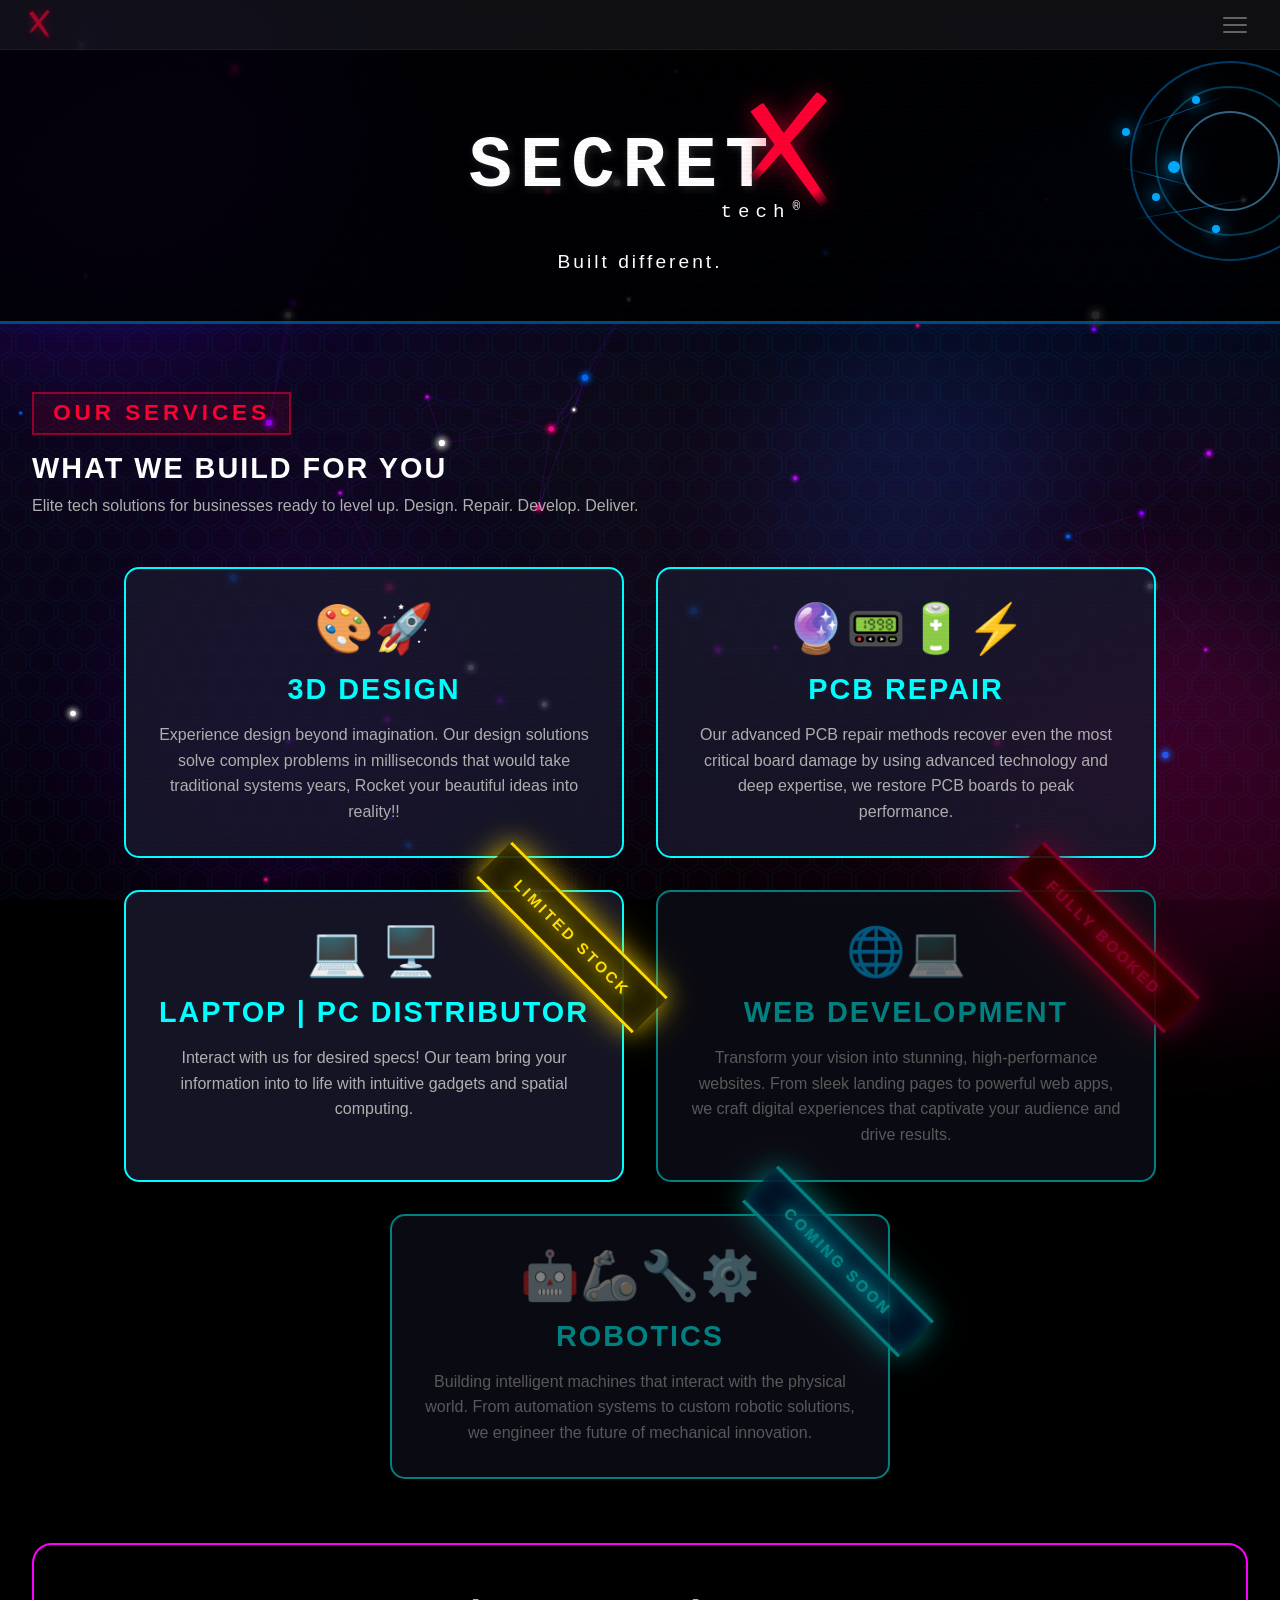
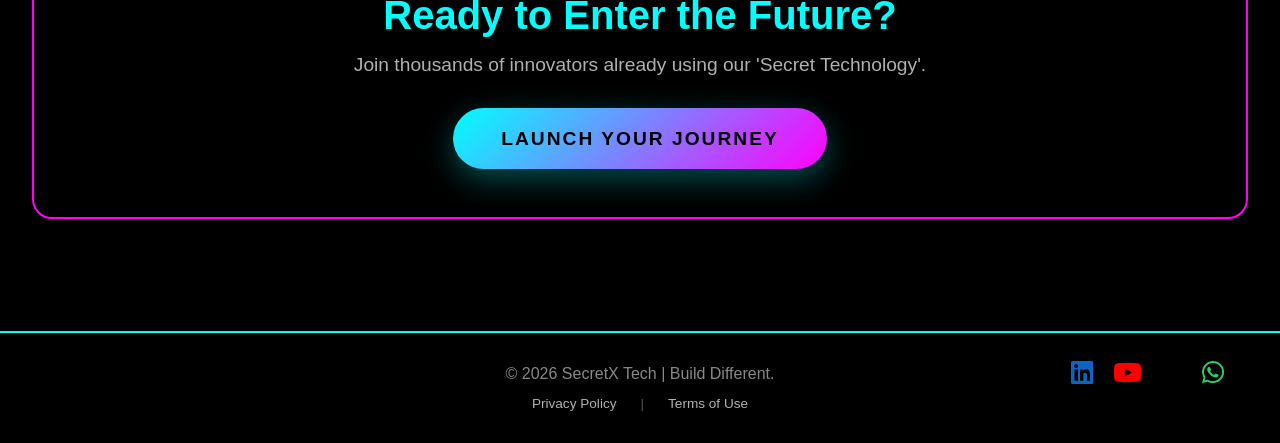
==== commit 1be89295: "Update index.html" ====
--- a/index.html
+++ b/index.html
@@ -155,12 +155,12 @@
     <footer>
         <div style="display: flex; justify-content: center; align-items: center; position: relative; padding: 0 1rem;">
             <p style="margin: 0; text-align: center;">&copy; 2026 SecretX Tech | Build Different.</p>
-            <div class="footer-socials" style="display: flex; align-items: center; gap: 1rem; font-size: 1.3rem; position: absolute; right: 1.5rem;">
-                <a href="https://www.linkedin.com/company/secretx-tech" target="_blank" style="color: #b0b0b0; transition: color 0.3s;" aria-label="LinkedIn"><i class="fa-brands fa-linkedin"></i></a>
-                <a href="https://www.youtube.com/@SecretXTech" target="_blank" style="color: #b0b0b0; transition: color 0.3s;" aria-label="YouTube"><i class="fa-brands fa-youtube"></i></a>
-                <a href="https://www.tiktok.com/@secretxtech" target="_blank" style="color: #b0b0b0; transition: color 0.3s;" aria-label="TikTok"><i class="fa-brands fa-tiktok"></i></a>
+            <div class="footer-socials" style="display: flex; align-items: center; gap: 1.2rem; font-size: 1.6rem; position: absolute; right: 1.5rem;">
+                <a href="https://www.linkedin.com/company/secretx-tech" target="_blank" style="color: #0A66C2; transition: opacity 0.3s;" aria-label="LinkedIn"><i class="fa-brands fa-linkedin"></i></a>
+                <a href="https://www.youtube.com/@SecretXTech" target="_blank" style="color: #FF0000; transition: opacity 0.3s;" aria-label="YouTube"><i class="fa-brands fa-youtube"></i></a>
+                <a href="https://www.tiktok.com/@secretxtech" target="_blank" style="color: #000000; transition: opacity 0.3s;" aria-label="TikTok"><i class="fa-brands fa-tiktok"></i></a>
                 <!-- Replace # with your WhatsApp link e.g. https://wa.me/yourphonenumber -->
-                <a href="#" target="_blank" style="color: #b0b0b0; transition: color 0.3s;" aria-label="WhatsApp"><i class="fa-brands fa-whatsapp"></i></a>
+                <a href="#" target="_blank" style="color: #25D366; transition: opacity 0.3s;" aria-label="WhatsApp"><i class="fa-brands fa-whatsapp"></i></a>
             </div>
         </div>
         <div style="display: flex; justify-content: center; gap: 1.5rem; margin-top: 0.8rem; font-size: 0.85rem;">
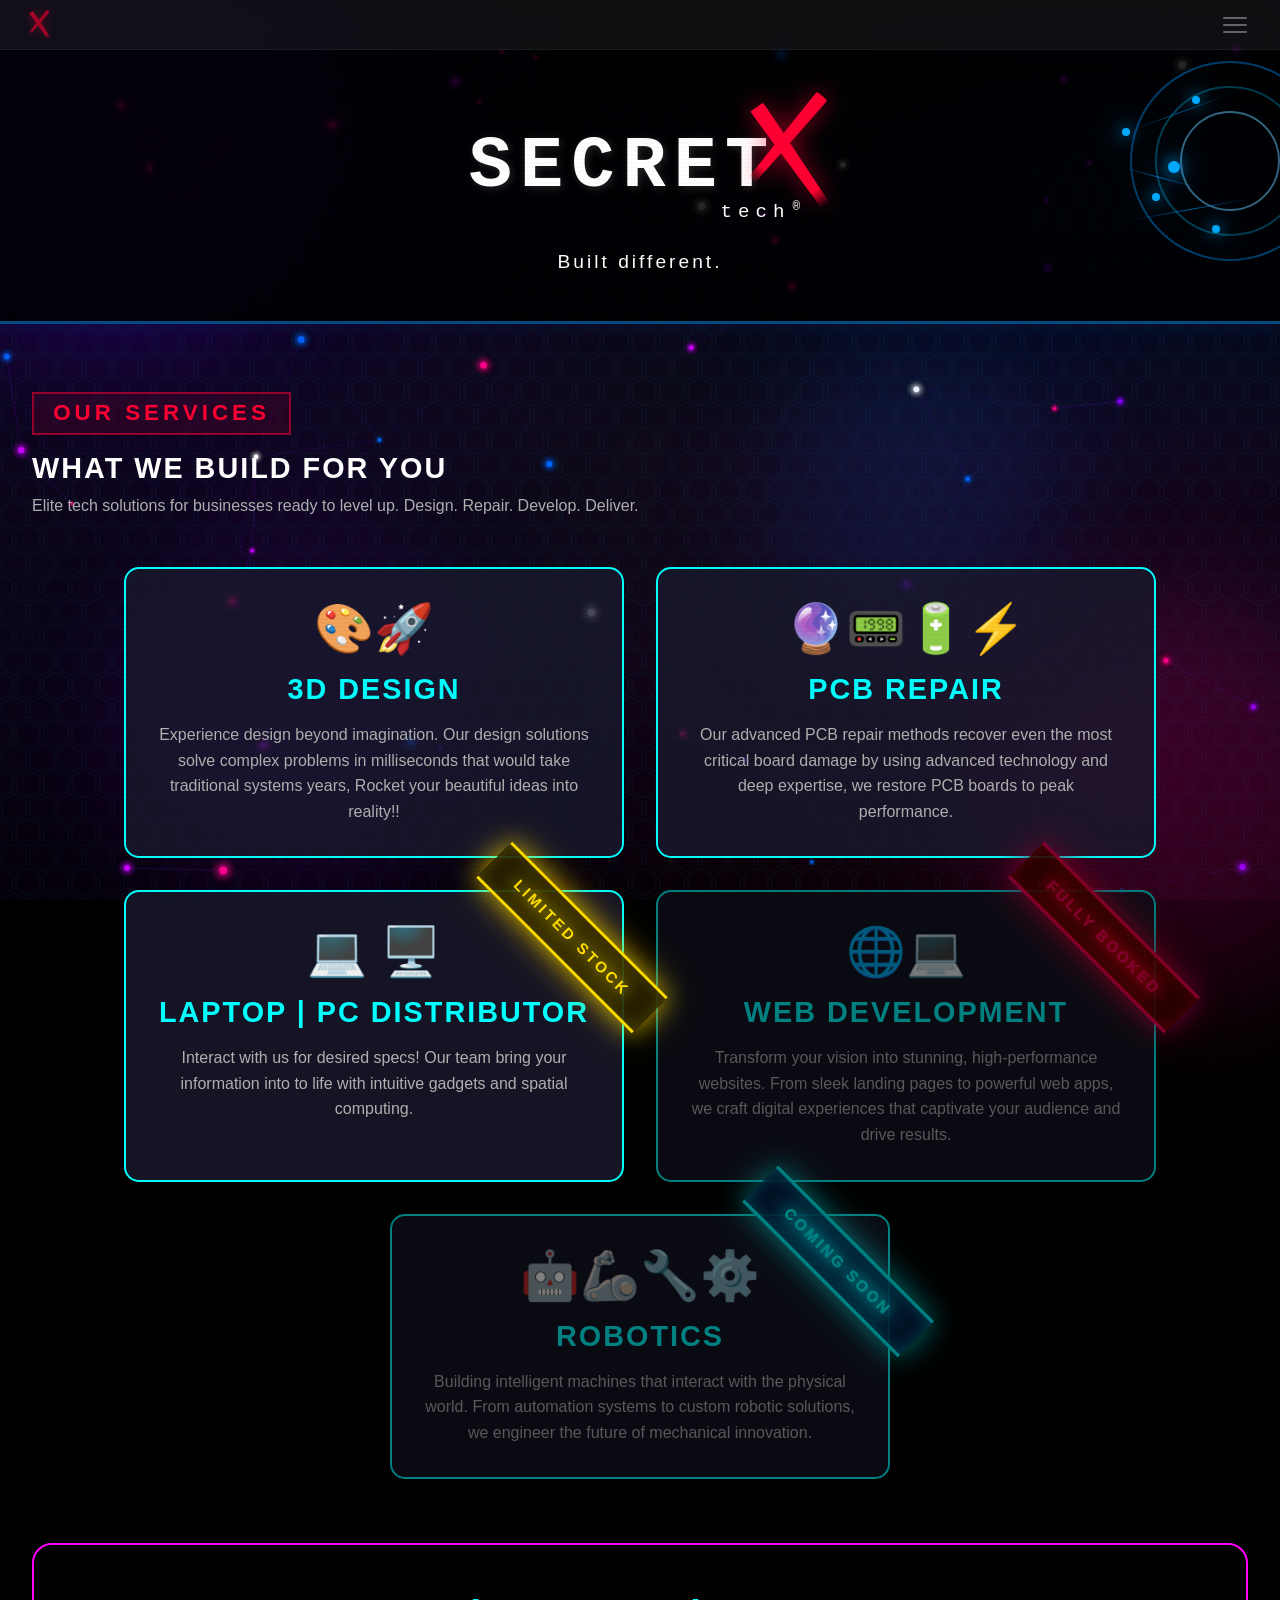
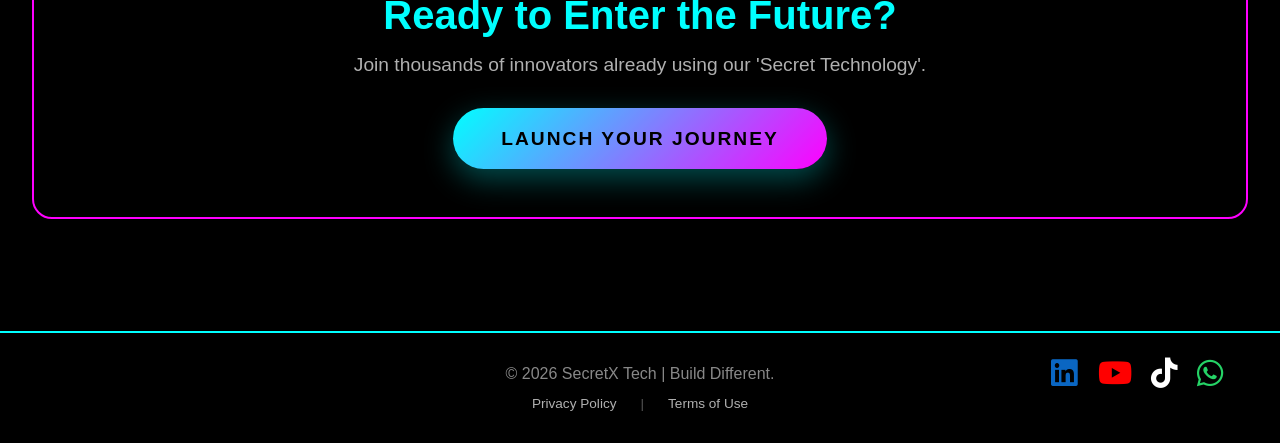
==== commit a9d6875f: "Update index.html" ====
--- a/index.html
+++ b/index.html
@@ -155,10 +155,10 @@
     <footer>
         <div style="display: flex; justify-content: center; align-items: center; position: relative; padding: 0 1rem;">
             <p style="margin: 0; text-align: center;">&copy; 2026 SecretX Tech | Build Different.</p>
-            <div class="footer-socials" style="display: flex; align-items: center; gap: 1.2rem; font-size: 1.6rem; position: absolute; right: 1.5rem;">
+            <div class="footer-socials" style="display: flex; align-items: center; gap: 1.2rem; font-size: 1.9rem; position: absolute; right: 1.5rem;">
                 <a href="https://www.linkedin.com/company/secretx-tech" target="_blank" style="color: #0A66C2; transition: opacity 0.3s;" aria-label="LinkedIn"><i class="fa-brands fa-linkedin"></i></a>
                 <a href="https://www.youtube.com/@SecretXTech" target="_blank" style="color: #FF0000; transition: opacity 0.3s;" aria-label="YouTube"><i class="fa-brands fa-youtube"></i></a>
-                <a href="https://www.tiktok.com/@secretxtech" target="_blank" style="color: #000000; transition: opacity 0.3s;" aria-label="TikTok"><i class="fa-brands fa-tiktok"></i></a>
+                <a href="https://www.tiktok.com/@secretxtech" target="_blank" style="color: #ffffff; transition: opacity 0.3s;" aria-label="TikTok"><i class="fa-brands fa-tiktok"></i></a>
                 <!-- Replace # with your WhatsApp link e.g. https://wa.me/yourphonenumber -->
                 <a href="#" target="_blank" style="color: #25D366; transition: opacity 0.3s;" aria-label="WhatsApp"><i class="fa-brands fa-whatsapp"></i></a>
             </div>
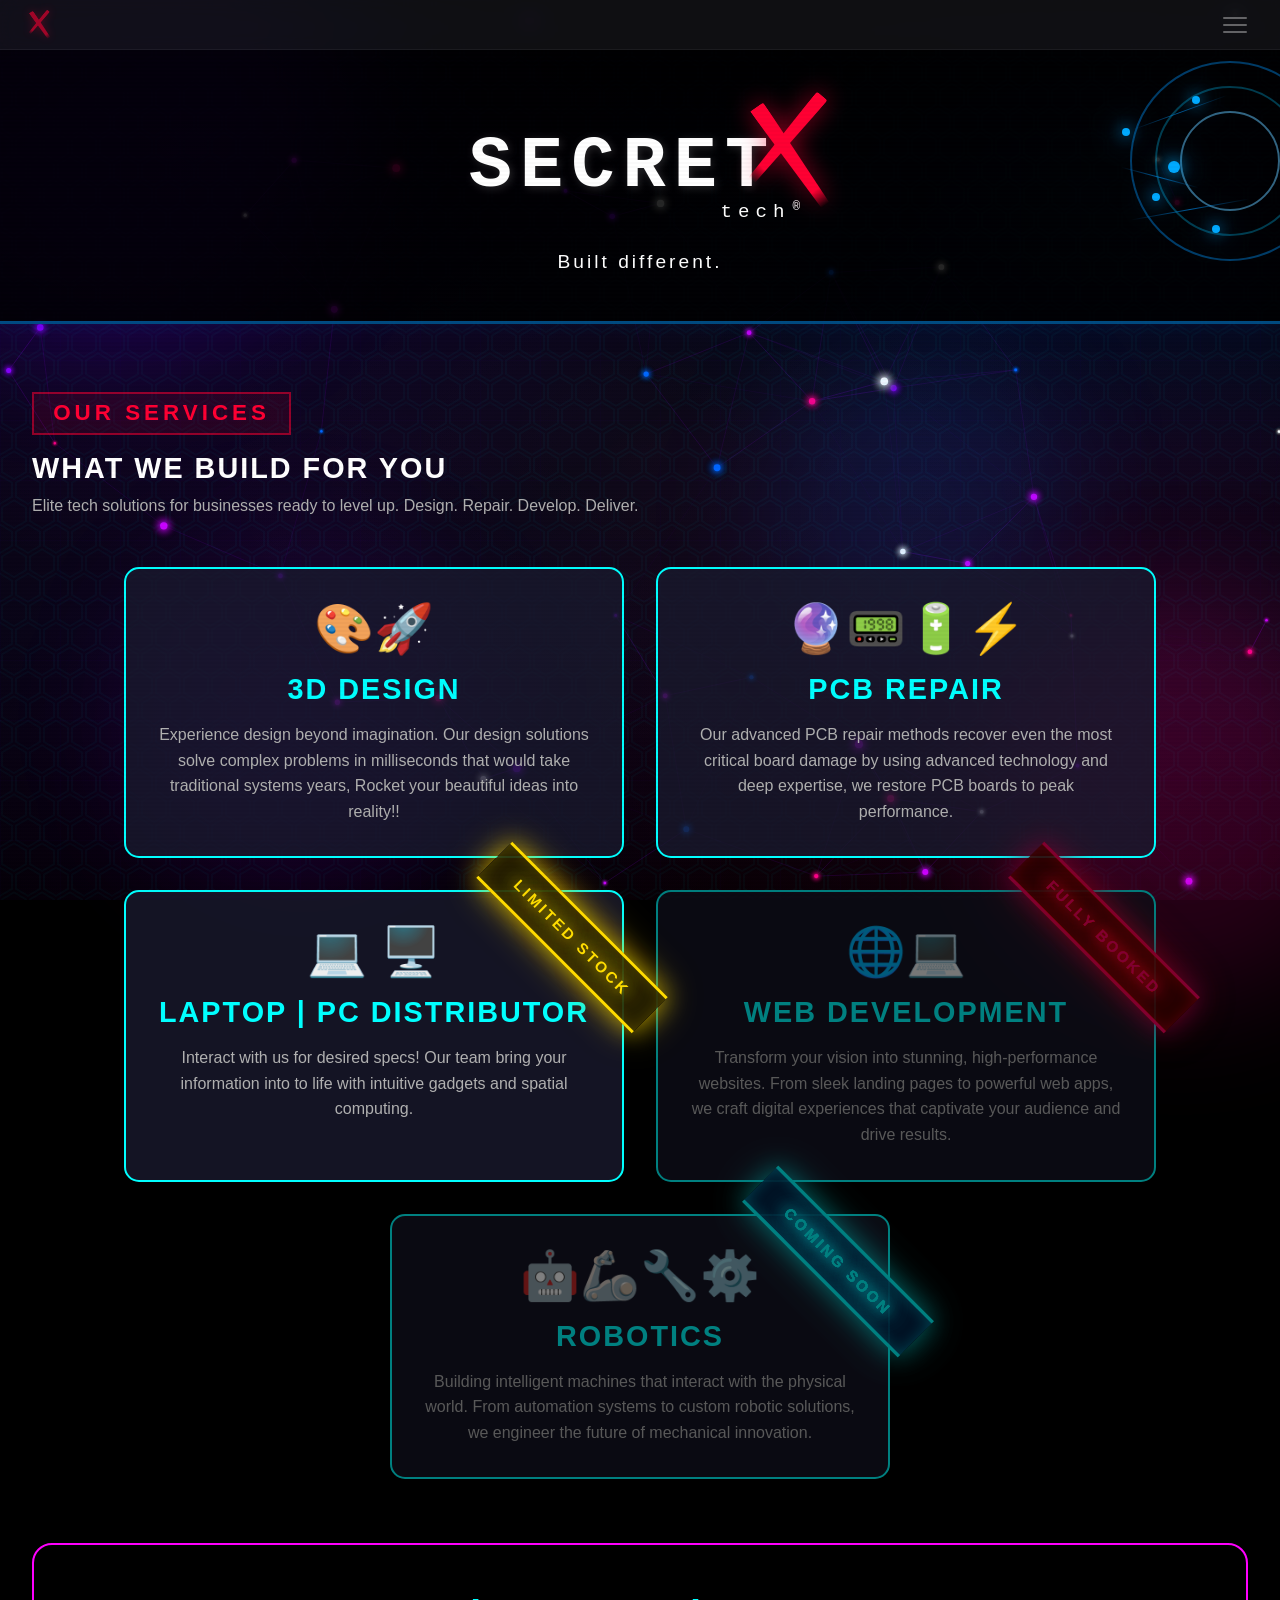
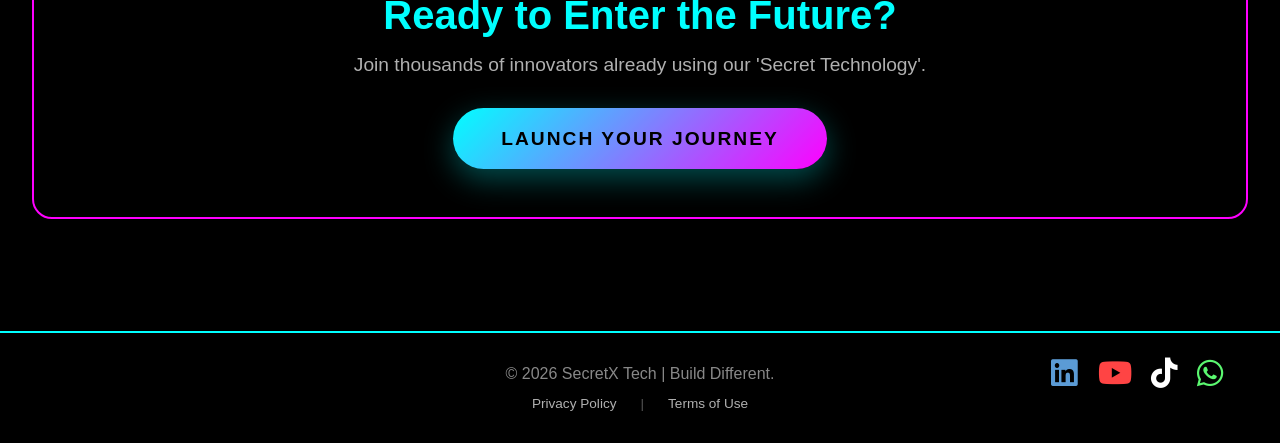
==== commit 4becdb91: "Update index.html" ====
--- a/index.html
+++ b/index.html
@@ -156,11 +156,11 @@
         <div style="display: flex; justify-content: center; align-items: center; position: relative; padding: 0 1rem;">
             <p style="margin: 0; text-align: center;">&copy; 2026 SecretX Tech | Build Different.</p>
             <div class="footer-socials" style="display: flex; align-items: center; gap: 1.2rem; font-size: 1.9rem; position: absolute; right: 1.5rem;">
-                <a href="https://www.linkedin.com/company/secretx-tech" target="_blank" style="color: #0A66C2; transition: opacity 0.3s;" aria-label="LinkedIn"><i class="fa-brands fa-linkedin"></i></a>
-                <a href="https://www.youtube.com/@SecretXTech" target="_blank" style="color: #FF0000; transition: opacity 0.3s;" aria-label="YouTube"><i class="fa-brands fa-youtube"></i></a>
+                <a href="https://www.linkedin.com/company/secretx-tech" target="_blank" style="color: #5B9BD5; transition: opacity 0.3s;" aria-label="LinkedIn"><i class="fa-brands fa-linkedin"></i></a>
+                <a href="https://www.youtube.com/@SecretXTech" target="_blank" style="color: #FF4444; transition: opacity 0.3s;" aria-label="YouTube"><i class="fa-brands fa-youtube"></i></a>
                 <a href="https://www.tiktok.com/@secretxtech" target="_blank" style="color: #ffffff; transition: opacity 0.3s;" aria-label="TikTok"><i class="fa-brands fa-tiktok"></i></a>
                 <!-- Replace # with your WhatsApp link e.g. https://wa.me/yourphonenumber -->
-                <a href="#" target="_blank" style="color: #25D366; transition: opacity 0.3s;" aria-label="WhatsApp"><i class="fa-brands fa-whatsapp"></i></a>
+                <a href="#" target="_blank" style="color: #5BF870; transition: opacity 0.3s;" aria-label="WhatsApp"><i class="fa-brands fa-whatsapp"></i></a>
             </div>
         </div>
         <div style="display: flex; justify-content: center; gap: 1.5rem; margin-top: 0.8rem; font-size: 0.85rem;">
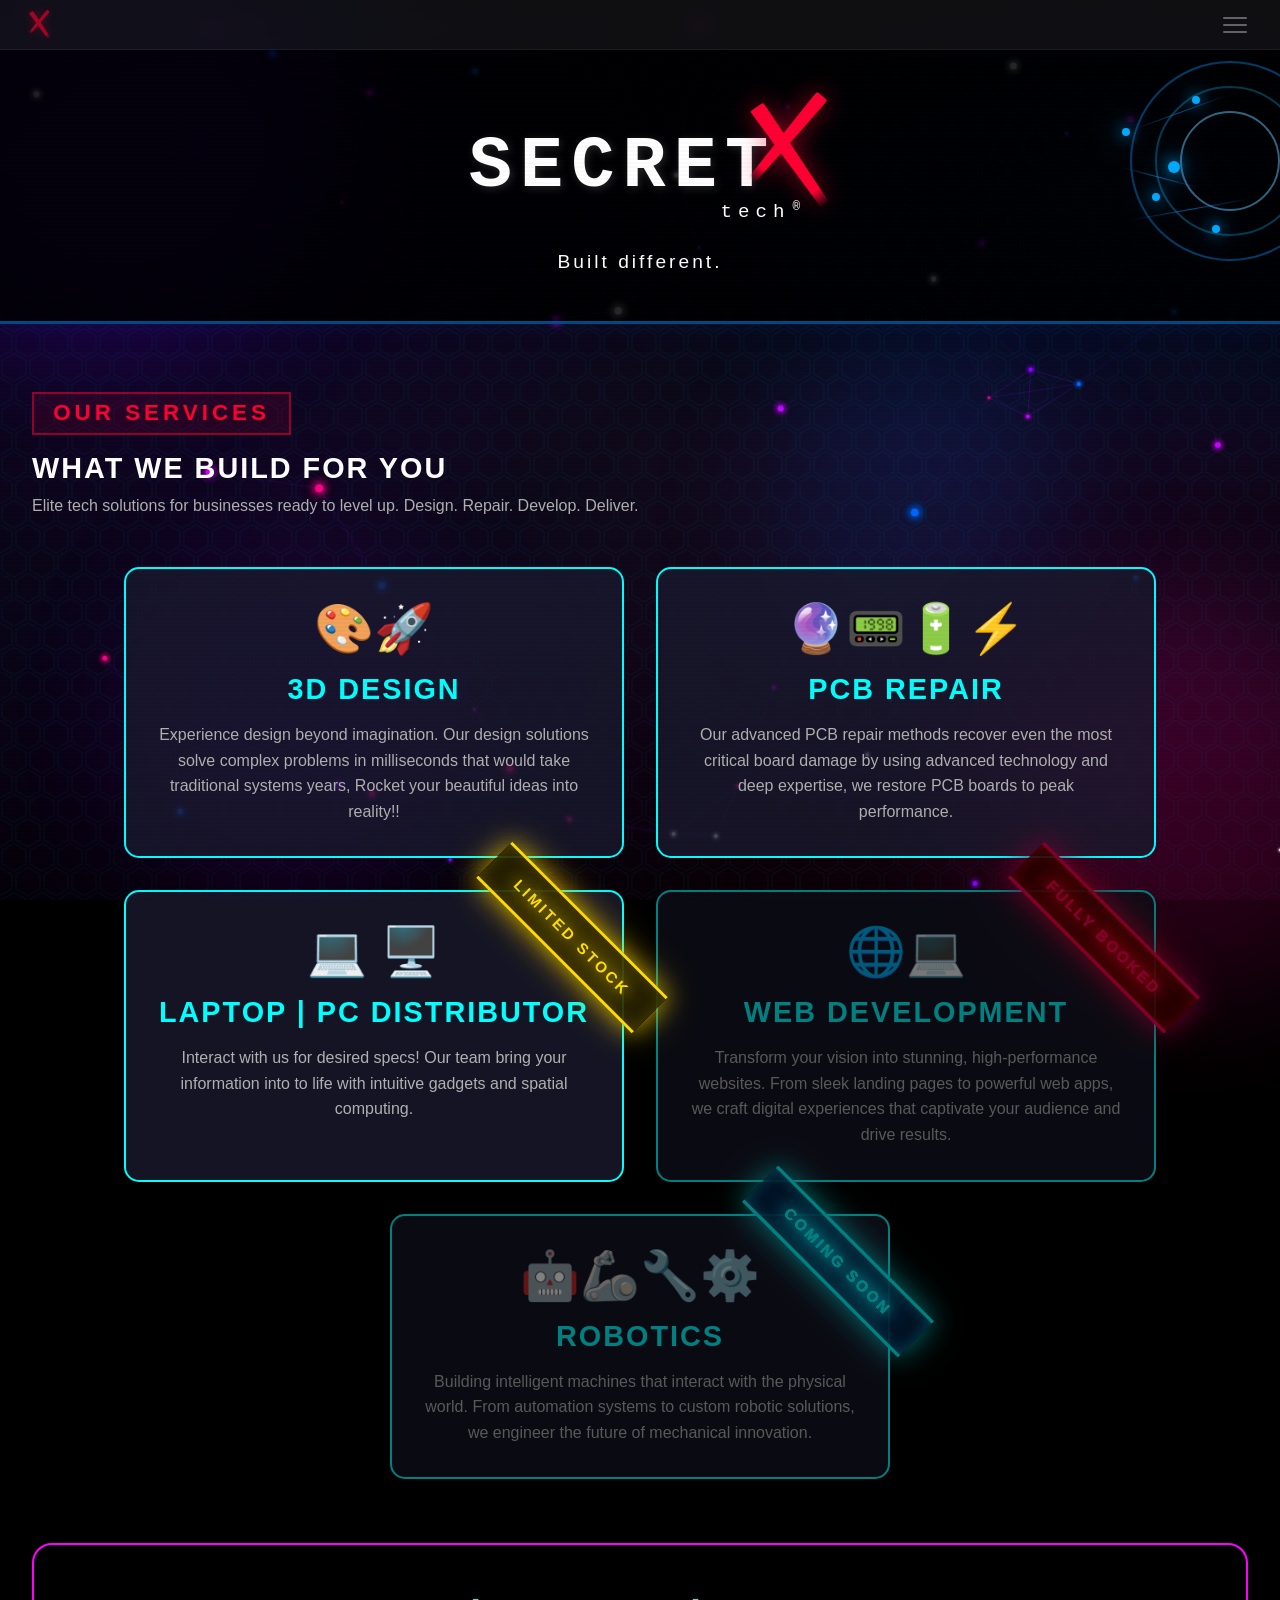
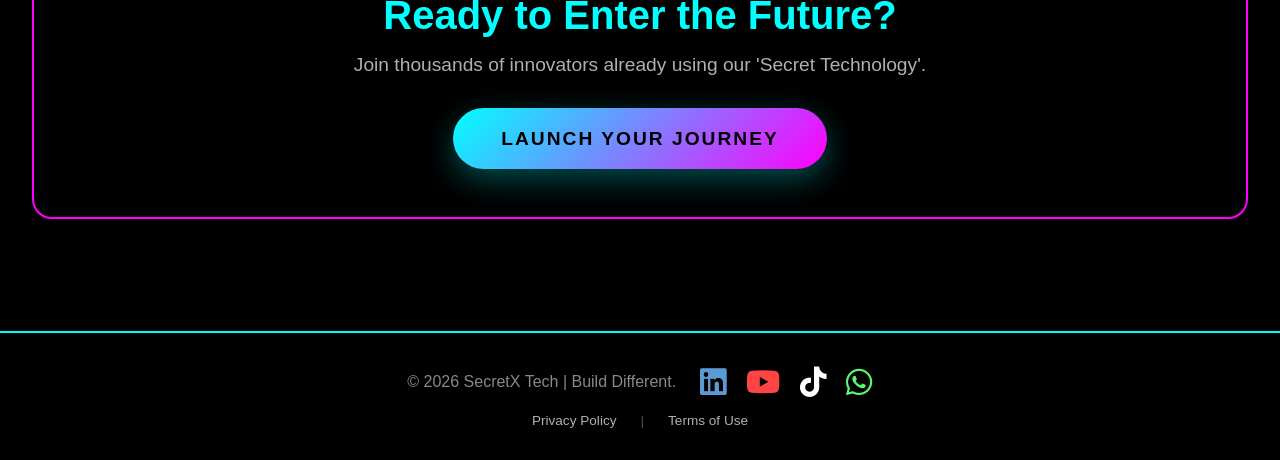
==== commit 866b089e: "Update index.html" ====
--- a/index.html
+++ b/index.html
@@ -152,10 +152,41 @@
         </div>
     </div>
 
+    <style>
+        .footer-row {
+            display: flex;
+            justify-content: center;
+            align-items: center;
+            padding: 0 1.5rem;
+            gap: 1.5rem;
+        }
+        .footer-socials {
+            display: flex;
+            align-items: center;
+            gap: 1.2rem;
+            font-size: 1.9rem;
+        }
+        .footer-links {
+            display: flex;
+            justify-content: center;
+            gap: 1.5rem;
+            margin-top: 0.8rem;
+            font-size: 0.85rem;
+        }
+        @media (max-width: 768px) {
+            .footer-row {
+                flex-direction: column;
+                gap: 0.8rem;
+            }
+            .footer-socials {
+                font-size: 1.6rem;
+            }
+        }
+    </style>
     <footer>
-        <div style="display: flex; justify-content: center; align-items: center; position: relative; padding: 0 1rem;">
+        <div class="footer-row">
             <p style="margin: 0; text-align: center;">&copy; 2026 SecretX Tech | Build Different.</p>
-            <div class="footer-socials" style="display: flex; align-items: center; gap: 1.2rem; font-size: 1.9rem; position: absolute; right: 1.5rem;">
+            <div class="footer-socials">
                 <a href="https://www.linkedin.com/company/secretx-tech" target="_blank" style="color: #5B9BD5; transition: opacity 0.3s;" aria-label="LinkedIn"><i class="fa-brands fa-linkedin"></i></a>
                 <a href="https://www.youtube.com/@SecretXTech" target="_blank" style="color: #FF4444; transition: opacity 0.3s;" aria-label="YouTube"><i class="fa-brands fa-youtube"></i></a>
                 <a href="https://www.tiktok.com/@secretxtech" target="_blank" style="color: #ffffff; transition: opacity 0.3s;" aria-label="TikTok"><i class="fa-brands fa-tiktok"></i></a>
@@ -163,7 +194,7 @@
                 <a href="#" target="_blank" style="color: #5BF870; transition: opacity 0.3s;" aria-label="WhatsApp"><i class="fa-brands fa-whatsapp"></i></a>
             </div>
         </div>
-        <div style="display: flex; justify-content: center; gap: 1.5rem; margin-top: 0.8rem; font-size: 0.85rem;">
+        <div class="footer-links">
             <!-- Replace # with your Privacy Policy page URL e.g. ./privacy.html -->
             <a href="#" style="color: #b0b0b0; text-decoration: none; transition: color 0.3s;">Privacy Policy</a>
             <span style="color: #555;">|</span>
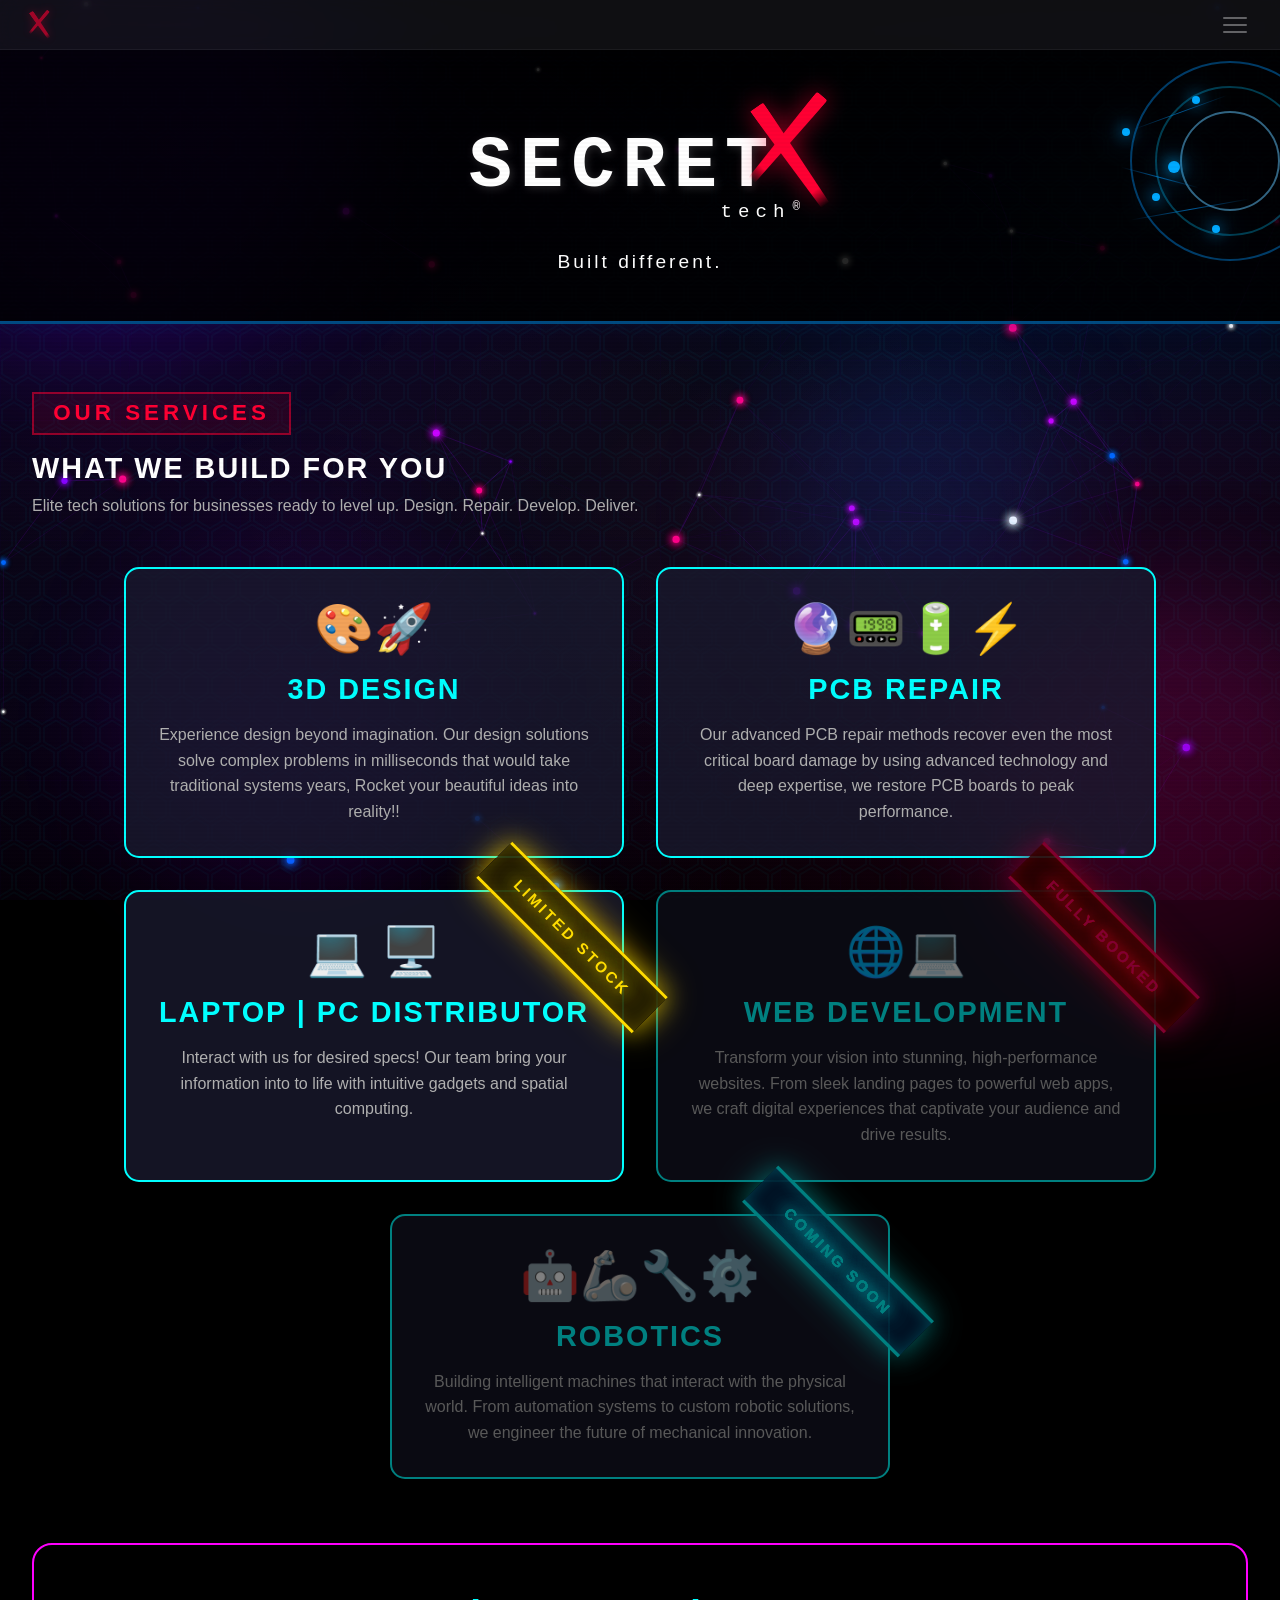
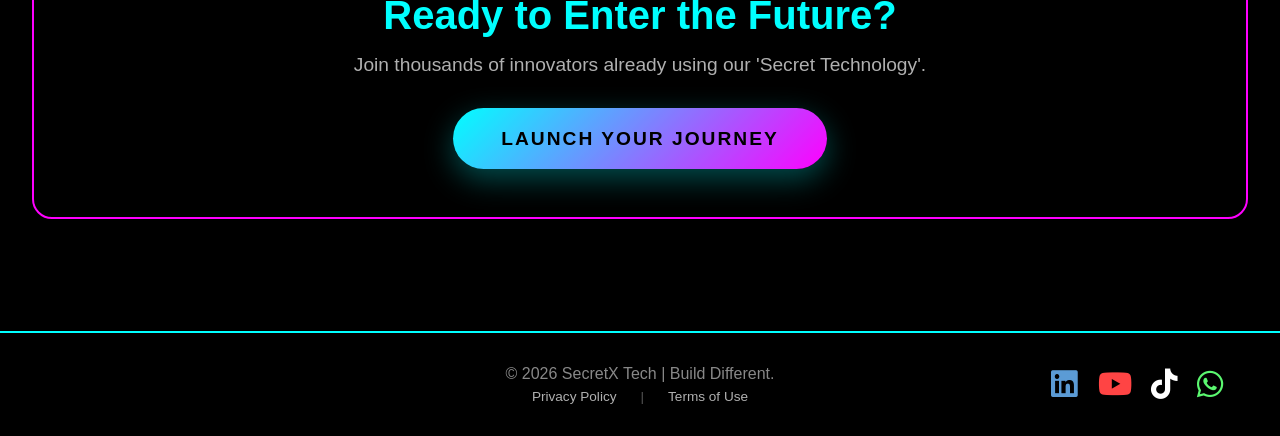
==== commit 60a460d5: "Update index.html" ====
--- a/index.html
+++ b/index.html
@@ -153,39 +153,66 @@
     </div>
 
     <style>
-        .footer-row {
+        .footer-content {
+            display: flex;
+            align-items: center;
+            justify-content: center;
+            padding: 0 1.5rem;
+            position: relative;
+        }
+        .footer-centre {
+            text-align: center;
+        }
+        .footer-centre p {
+            margin: 0;
+        }
+        .footer-links {
             display: flex;
             justify-content: center;
-            align-items: center;
-            padding: 0 1.5rem;
             gap: 1.5rem;
+            margin-top: 0.4rem;
+            font-size: 0.85rem;
         }
         .footer-socials {
             display: flex;
             align-items: center;
             gap: 1.2rem;
             font-size: 1.9rem;
-        }
-        .footer-links {
-            display: flex;
-            justify-content: center;
-            gap: 1.5rem;
-            margin-top: 0.8rem;
-            font-size: 0.85rem;
+            position: absolute;
+            right: 1.5rem;
         }
         @media (max-width: 768px) {
-            .footer-row {
+            .footer-content {
                 flex-direction: column;
                 gap: 0.8rem;
+                position: static;
             }
             .footer-socials {
+                position: static;
+                justify-content: center;
                 font-size: 1.6rem;
+                order: 3;
+            }
+            .footer-centre {
+                order: 1;
+            }
+            .footer-links {
+                order: 2;
             }
         }
     </style>
     <footer>
-        <div class="footer-row">
-            <p style="margin: 0; text-align: center;">&copy; 2026 SecretX Tech | Build Different.</p>
+        <div class="footer-content">
+            <div class="footer-centre">
+                <p>&copy; 2026 SecretX Tech | Build Different.</p>
+                <div class="footer-links">
+                    <!-- Replace # with your Privacy Policy page URL e.g. ./privacy.html -->
+                    <a href="#" style="color: #b0b0b0; text-decoration: none; transition: color 0.3s;">Privacy Policy</a>
+                    <span style="color: #555;">|</span>
+                    <!-- Replace # with your Terms of Use page URL e.g. ./terms.html -->
+                    <a href="#" style="color: #b0b0b0; text-decoration: none; transition: color 0.3s;">Terms of Use</a>
+                </div>
+            </div>
             <div class="footer-socials">
                 <a href="https://www.linkedin.com/company/secretx-tech" target="_blank" style="color: #5B9BD5; transition: opacity 0.3s;" aria-label="LinkedIn"><i class="fa-brands fa-linkedin"></i></a>
                 <a href="https://www.youtube.com/@SecretXTech" target="_blank" style="color: #FF4444; transition: opacity 0.3s;" aria-label="YouTube"><i class="fa-brands fa-youtube"></i></a>
@@ -193,13 +220,6 @@
                 <!-- Replace # with your WhatsApp link e.g. https://wa.me/yourphonenumber -->
                 <a href="#" target="_blank" style="color: #5BF870; transition: opacity 0.3s;" aria-label="WhatsApp"><i class="fa-brands fa-whatsapp"></i></a>
             </div>
-        </div>
-        <div class="footer-links">
-            <!-- Replace # with your Privacy Policy page URL e.g. ./privacy.html -->
-            <a href="#" style="color: #b0b0b0; text-decoration: none; transition: color 0.3s;">Privacy Policy</a>
-            <span style="color: #555;">|</span>
-            <!-- Replace # with your Terms of Use page URL e.g. ./terms.html -->
-            <a href="#" style="color: #b0b0b0; text-decoration: none; transition: color 0.3s;">Terms of Use</a>
         </div>
     </footer>
 
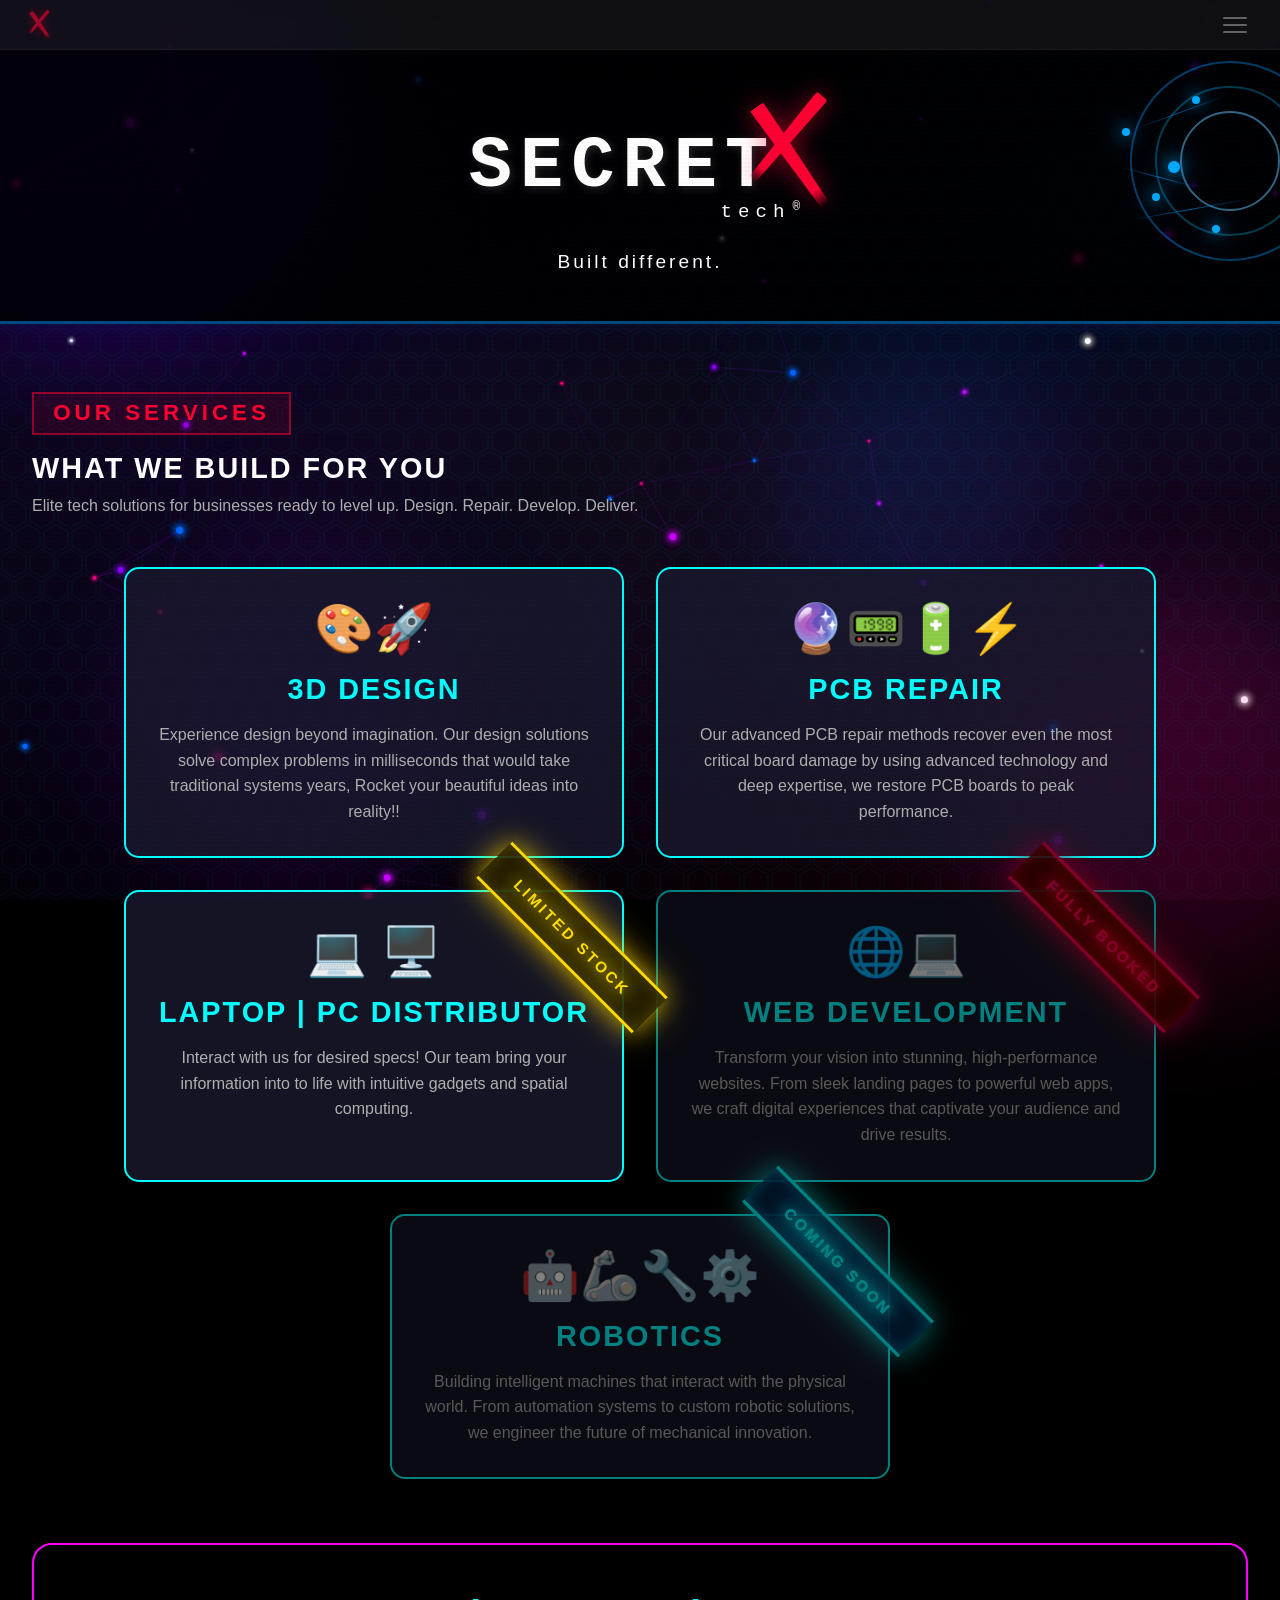
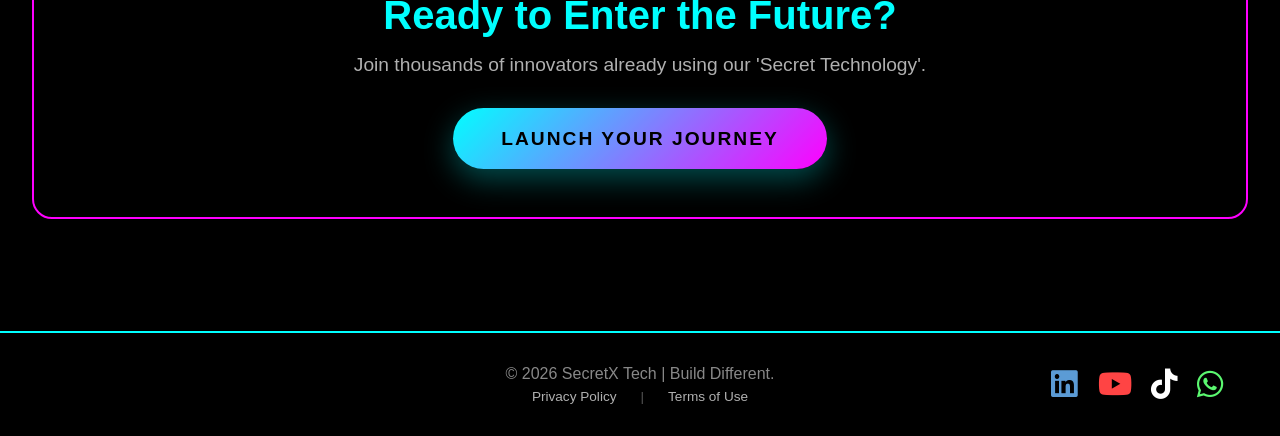
==== commit c1dd9a40: "Update index.html" ====
--- a/index.html
+++ b/index.html
@@ -217,8 +217,7 @@
                 <a href="https://www.linkedin.com/company/secretx-tech" target="_blank" style="color: #5B9BD5; transition: opacity 0.3s;" aria-label="LinkedIn"><i class="fa-brands fa-linkedin"></i></a>
                 <a href="https://www.youtube.com/@SecretXTech" target="_blank" style="color: #FF4444; transition: opacity 0.3s;" aria-label="YouTube"><i class="fa-brands fa-youtube"></i></a>
                 <a href="https://www.tiktok.com/@secretxtech" target="_blank" style="color: #ffffff; transition: opacity 0.3s;" aria-label="TikTok"><i class="fa-brands fa-tiktok"></i></a>
-                <!-- Replace # with your WhatsApp link e.g. https://wa.me/yourphonenumber -->
-                <a href="#" target="_blank" style="color: #5BF870; transition: opacity 0.3s;" aria-label="WhatsApp"><i class="fa-brands fa-whatsapp"></i></a>
+                <a href="https://wa.me/message/EE6ZWTR5HXYKA1" target="_blank" style="color: #5BF870; transition: opacity 0.3s;" aria-label="WhatsApp"><i class="fa-brands fa-whatsapp"></i></a>
             </div>
         </div>
     </footer>
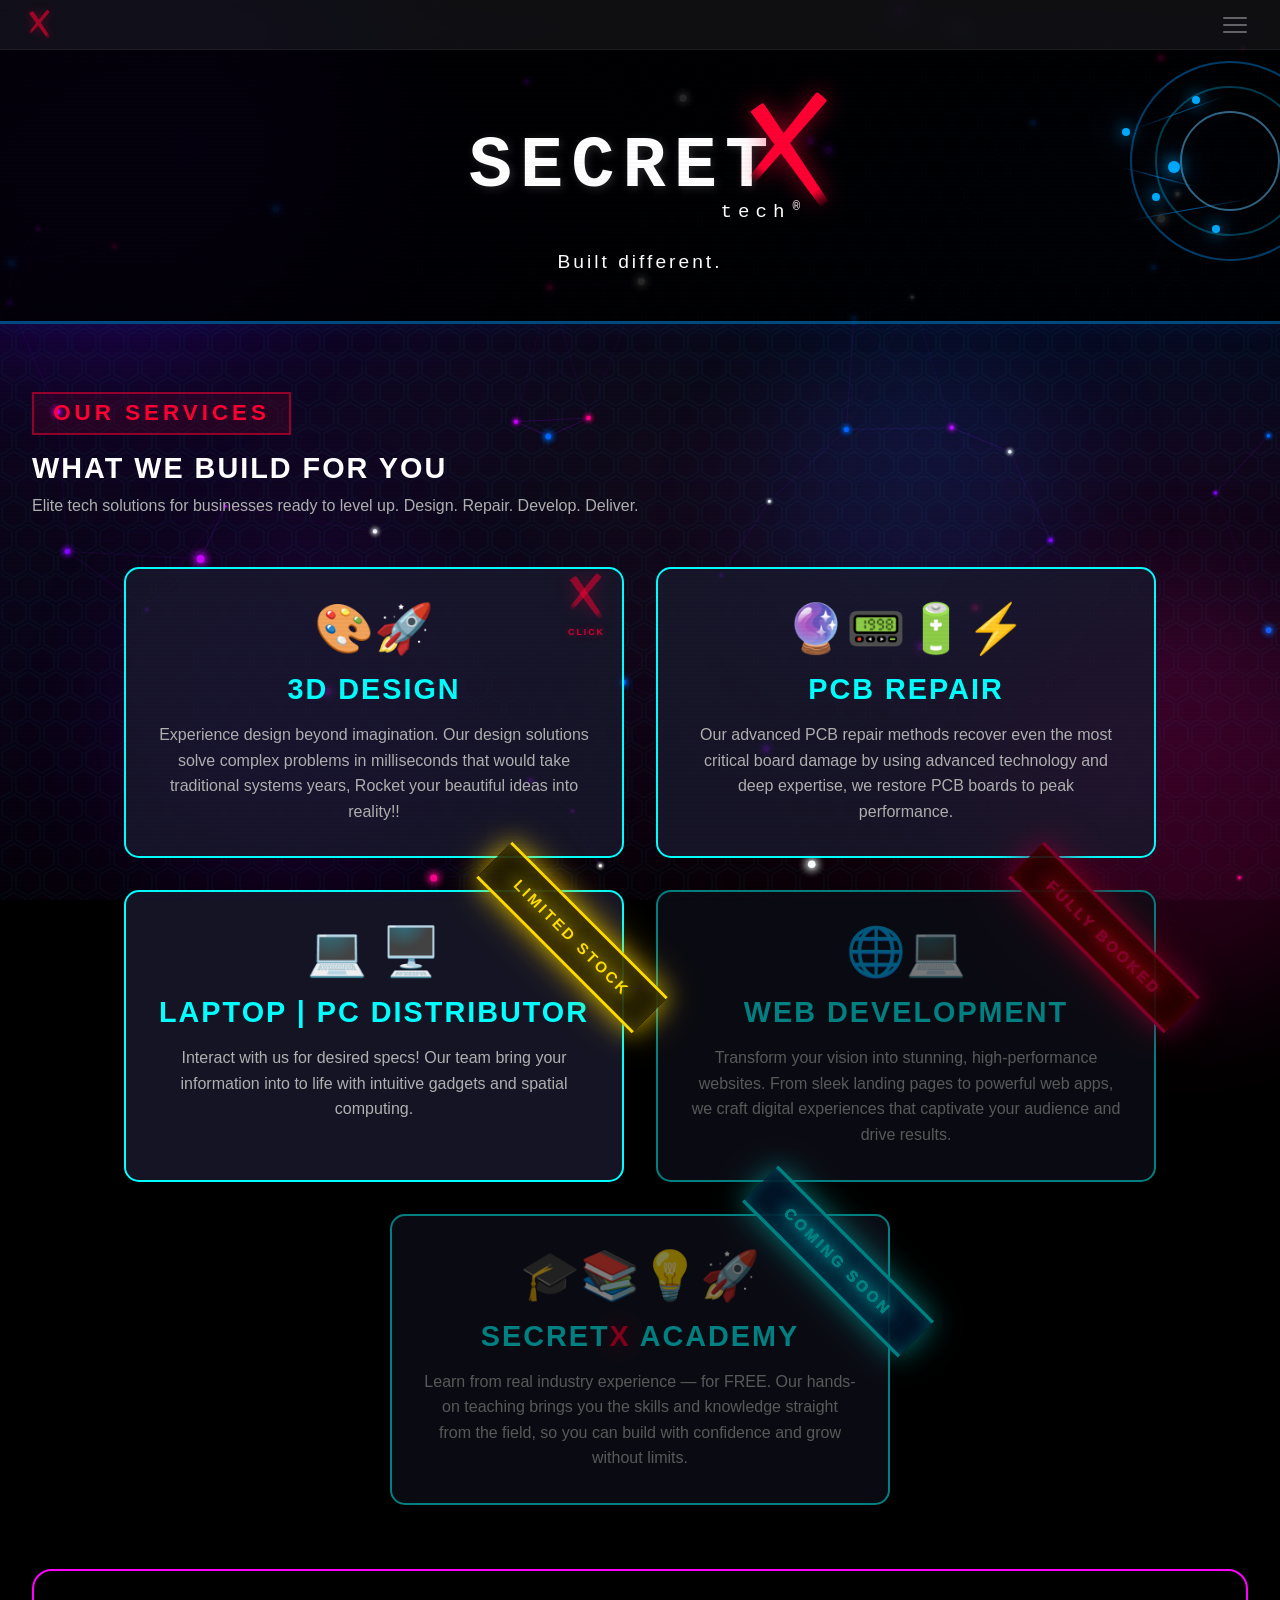
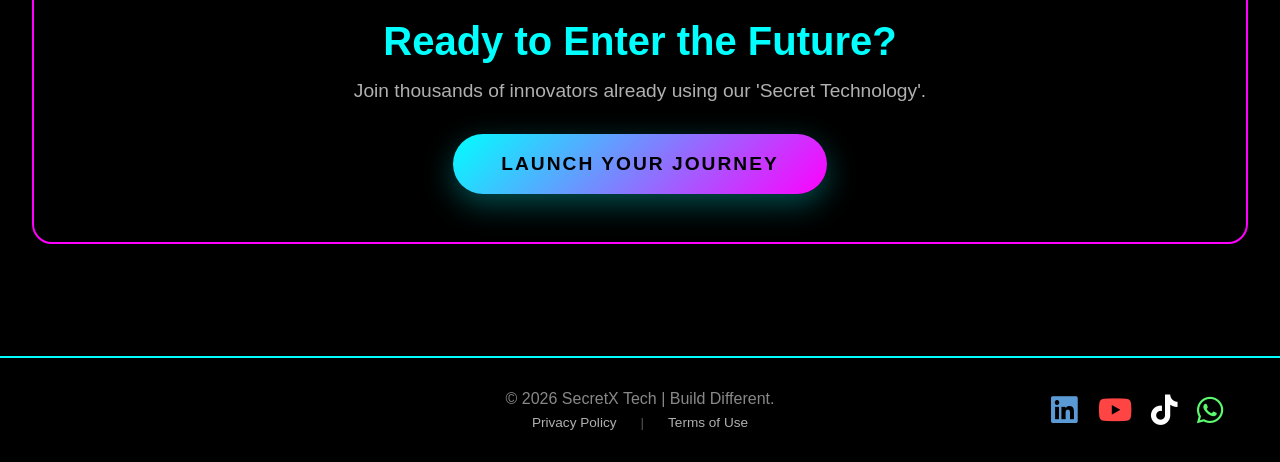
==== commit 59b46b51: "Update index.html update" ====
--- a/index.html
+++ b/index.html
@@ -103,6 +103,12 @@
         <div class="grid" id="services">
             <div class="card" data-video="https://youtu.be/gkI9zUfixck" data-status="">
                 <div class="card-status-overlay"></div>
+                <div class="click-me-hint" id="clickMeHint">
+                    <div class="hint-x">
+                        <span class="hint-slash-line"></span>
+                    </div>
+                    <span class="hint-text">Click</span>
+                </div>
                 <div class="card-icon">🎨🚀</div>
                 <h2>3D DESIGN </h2>
                 <p>Experience design beyond imagination. Our design solutions solve complex problems in milliseconds
@@ -137,10 +143,9 @@
 
             <div class="card" data-video="YOUR_GOOGLE_DRIVE_VIDEO_ID_5" data-status="coming-soon">
                 <div class="card-status-overlay"></div>
-                <div class="card-icon">🤖🦾🔧⚙️</div>
-                <h2>Robotics</h2>
-                <p>Building intelligent machines that interact with the physical world. From automation systems to
-                    custom robotic solutions, we engineer the future of mechanical innovation.</p>
+                <div class="card-icon">🎓📚💡🚀</div>
+                <h2>SECRET<span class="academy-x">X</span> ACADEMY</h2>
+                <p>Learn from real industry experience — for FREE. Our hands-on teaching brings you the skills and knowledge straight from the field, so you can build with confidence and grow without limits.</p>
             </div>
         </div>
 
@@ -153,6 +158,109 @@
     </div>
 
     <style>
+        .click-me-hint {
+            position: absolute;
+            top: 8px;
+            right: 8px;
+            width: 55px;
+            height: 60px;
+            pointer-events: none;
+            z-index: 10;
+            transition: opacity 0.5s ease, transform 0.5s ease;
+        }
+        .click-me-hint.hidden {
+            opacity: 0;
+            transform: scale(0.3);
+            pointer-events: none;
+        }
+        /* X shape - same samurai sword style as logo but blue & transparent */
+        .hint-x {
+            position: relative;
+            width: 100%;
+            height: 42px;
+            animation: hintXBlink 5s ease-in-out infinite;
+            filter: drop-shadow(0 0 8px rgba(255, 0, 50, 0.5));
+        }
+        .hint-x::before {
+            content: '';
+            position: absolute;
+            top: 50%;
+            left: 50%;
+            width: 50px;
+            height: 8px;
+            background: linear-gradient(90deg, rgba(255, 0, 50, 0.5) 0%, rgba(255, 0, 50, 0.5) 85%, transparent 100%);
+            transform: translate(-50%, -50%) rotate(55deg);
+            border-radius: 3px 3px 3px 1px;
+            clip-path: polygon(0 0, 100% 20%, 100% 80%, 0 100%);
+        }
+        .hint-x::after {
+            content: '';
+            position: absolute;
+            top: 35%;
+            left: 47%;
+            width: 45px;
+            height: 7px;
+            background: linear-gradient(90deg, transparent 0%, rgba(255, 0, 50, 0.5) 15%, rgba(255, 0, 50, 0.5) 100%);
+            transform: translate(-50%, -50%) rotate(-50deg);
+            border-radius: 1px 3px 3px 3px;
+            clip-path: polygon(0 20%, 100% 0, 100% 100%, 0 80%);
+        }
+        .hint-slash-line {
+            display: block;
+            position: absolute;
+            top: 50%;
+            left: -15px;
+            width: 80px;
+            height: 1px;
+            background: linear-gradient(90deg, transparent, rgba(255, 255, 255, 0.5), rgba(255, 0, 50, 0.6), rgba(255, 255, 255, 0.5), transparent);
+            transform: rotate(-20deg);
+            animation: hintSlashLine 8s ease-in-out infinite;
+            opacity: 0;
+        }
+        .hint-text {
+            position: absolute;
+            bottom: 0;
+            left: 50%;
+            transform: translateX(-50%);
+            font-size: 0.55rem;
+            font-weight: 700;
+            color: rgba(255, 0, 51, 0.8);
+            text-transform: uppercase;
+            letter-spacing: 2px;
+            text-shadow: 0 0 6px rgba(255, 0, 51, 0.5);
+            animation: hintTextBlink 1.2s ease-in-out infinite;
+            white-space: nowrap;
+        }
+        @keyframes hintXBlink {
+            0%, 50% {
+                filter: drop-shadow(0 0 10px rgba(255, 0, 50, 0.6)) drop-shadow(0 0 20px rgba(255, 0, 50, 0.3));
+                opacity: 1;
+            }
+            70%, 85% {
+                filter: drop-shadow(0 0 4px rgba(255, 0, 50, 0.3));
+                opacity: 0.4;
+            }
+            100% {
+                filter: drop-shadow(0 0 10px rgba(255, 0, 50, 0.6)) drop-shadow(0 0 20px rgba(255, 0, 50, 0.3));
+                opacity: 1;
+            }
+        }
+        @keyframes hintSlashLine {
+            0% { opacity: 0; transform: rotate(-20deg) translateX(-15px); }
+            40% { opacity: 0.5; }
+            60% { opacity: 0.5; }
+            100% { opacity: 0; transform: rotate(-20deg) translateX(15px); }
+        }
+        @keyframes hintTextBlink {
+            0%, 100% { opacity: 0.8; }
+            50% { opacity: 0.2; }
+        }
+        .academy-x {
+            color: #ff0033;
+            display: inline-block;
+            animation: xBlink 5s ease-in-out infinite;
+            filter: drop-shadow(0 0 12px rgba(255, 0, 50, 0.6));
+        }
         .footer-content {
             display: flex;
             align-items: center;
@@ -217,7 +325,8 @@
                 <a href="https://www.linkedin.com/company/secretx-tech" target="_blank" style="color: #5B9BD5; transition: opacity 0.3s;" aria-label="LinkedIn"><i class="fa-brands fa-linkedin"></i></a>
                 <a href="https://www.youtube.com/@SecretXTech" target="_blank" style="color: #FF4444; transition: opacity 0.3s;" aria-label="YouTube"><i class="fa-brands fa-youtube"></i></a>
                 <a href="https://www.tiktok.com/@secretxtech" target="_blank" style="color: #ffffff; transition: opacity 0.3s;" aria-label="TikTok"><i class="fa-brands fa-tiktok"></i></a>
-                <a href="https://wa.me/message/EE6ZWTR5HXYKA1" target="_blank" style="color: #5BF870; transition: opacity 0.3s;" aria-label="WhatsApp"><i class="fa-brands fa-whatsapp"></i></a>
+                <!-- Replace # with your WhatsApp link e.g. https://wa.me/yourphonenumber -->
+                <a href="#" target="_blank" style="color: #5BF870; transition: opacity 0.3s;" aria-label="WhatsApp"><i class="fa-brands fa-whatsapp"></i></a>
             </div>
         </div>
     </footer>
@@ -262,6 +371,16 @@
         </div>
     </div>
 
+    <script>
+        document.querySelectorAll('.card').forEach(function(card) {
+            card.addEventListener('click', function() {
+                var hint = document.getElementById('clickMeHint');
+                if (hint) {
+                    hint.classList.add('hidden');
+                }
+            });
+        });
+    </script>
     <script src="./static/js/main.js"></script>
 </body>
 
